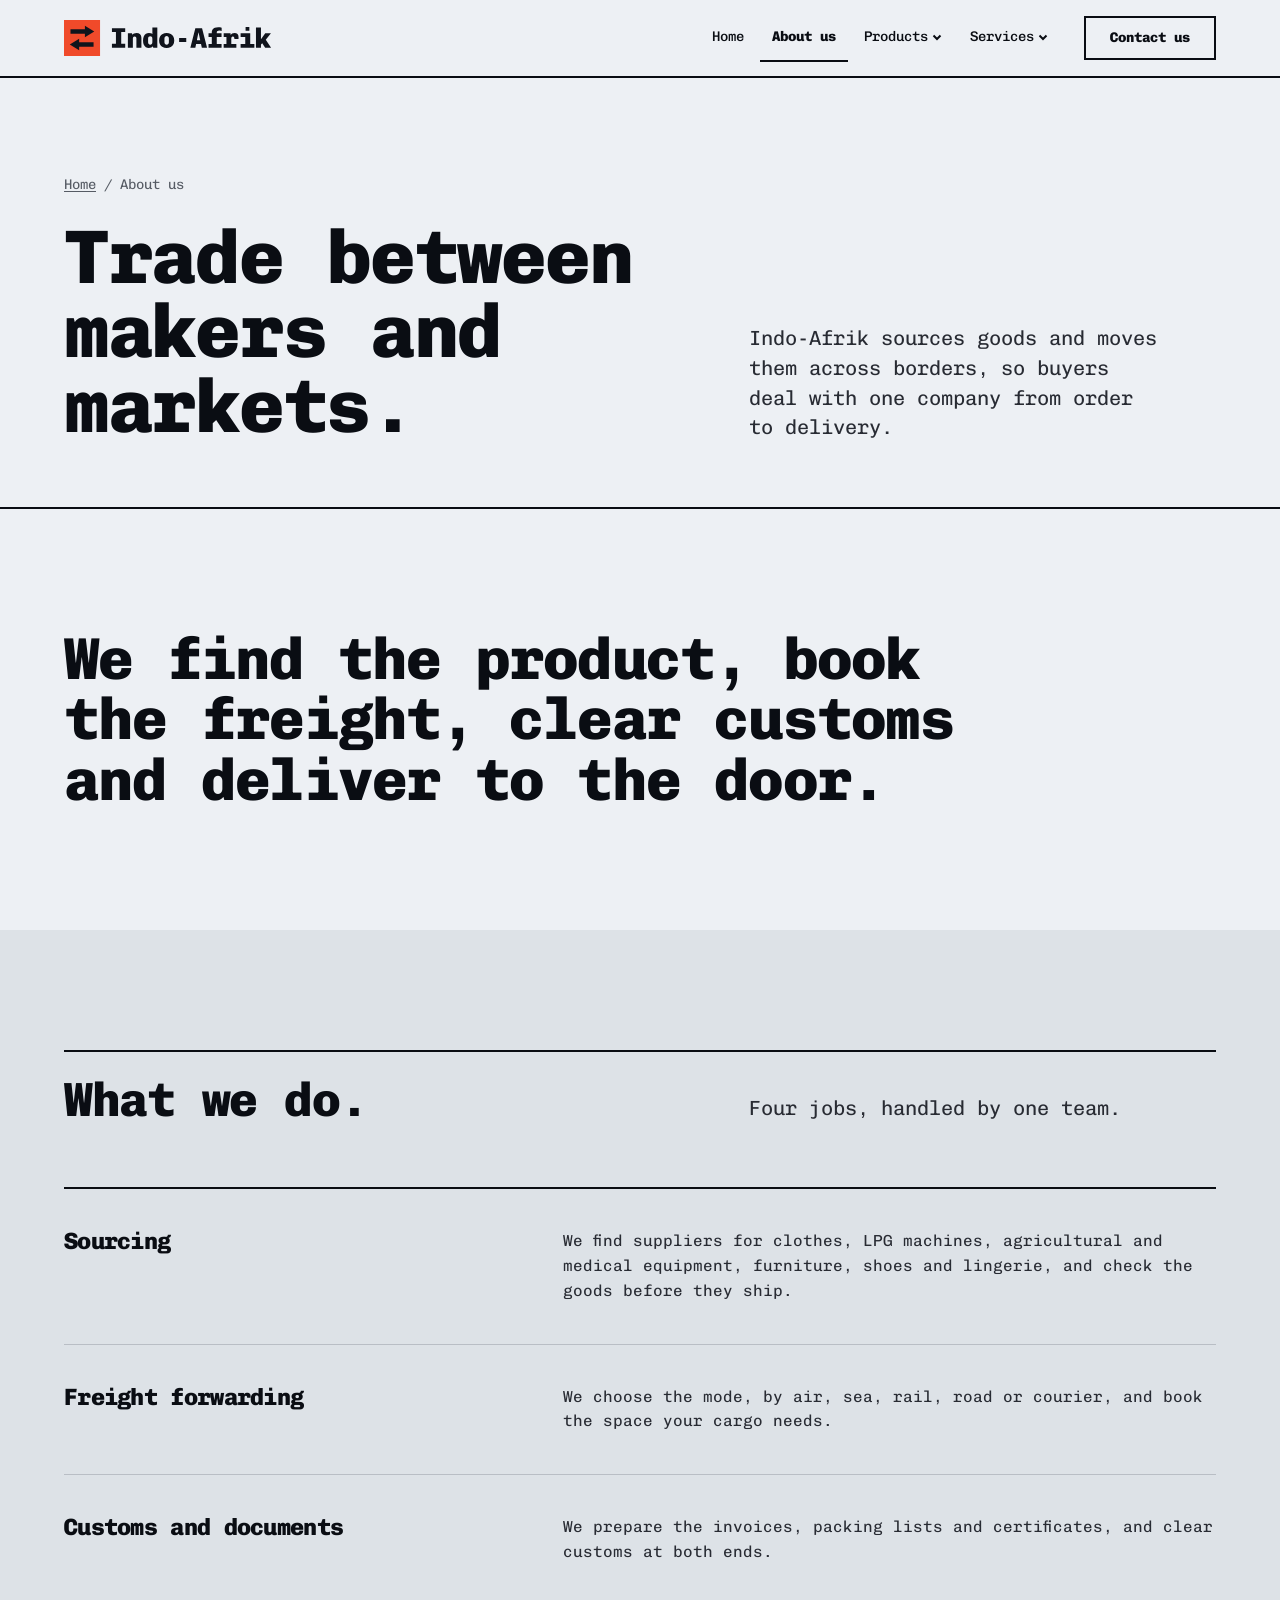
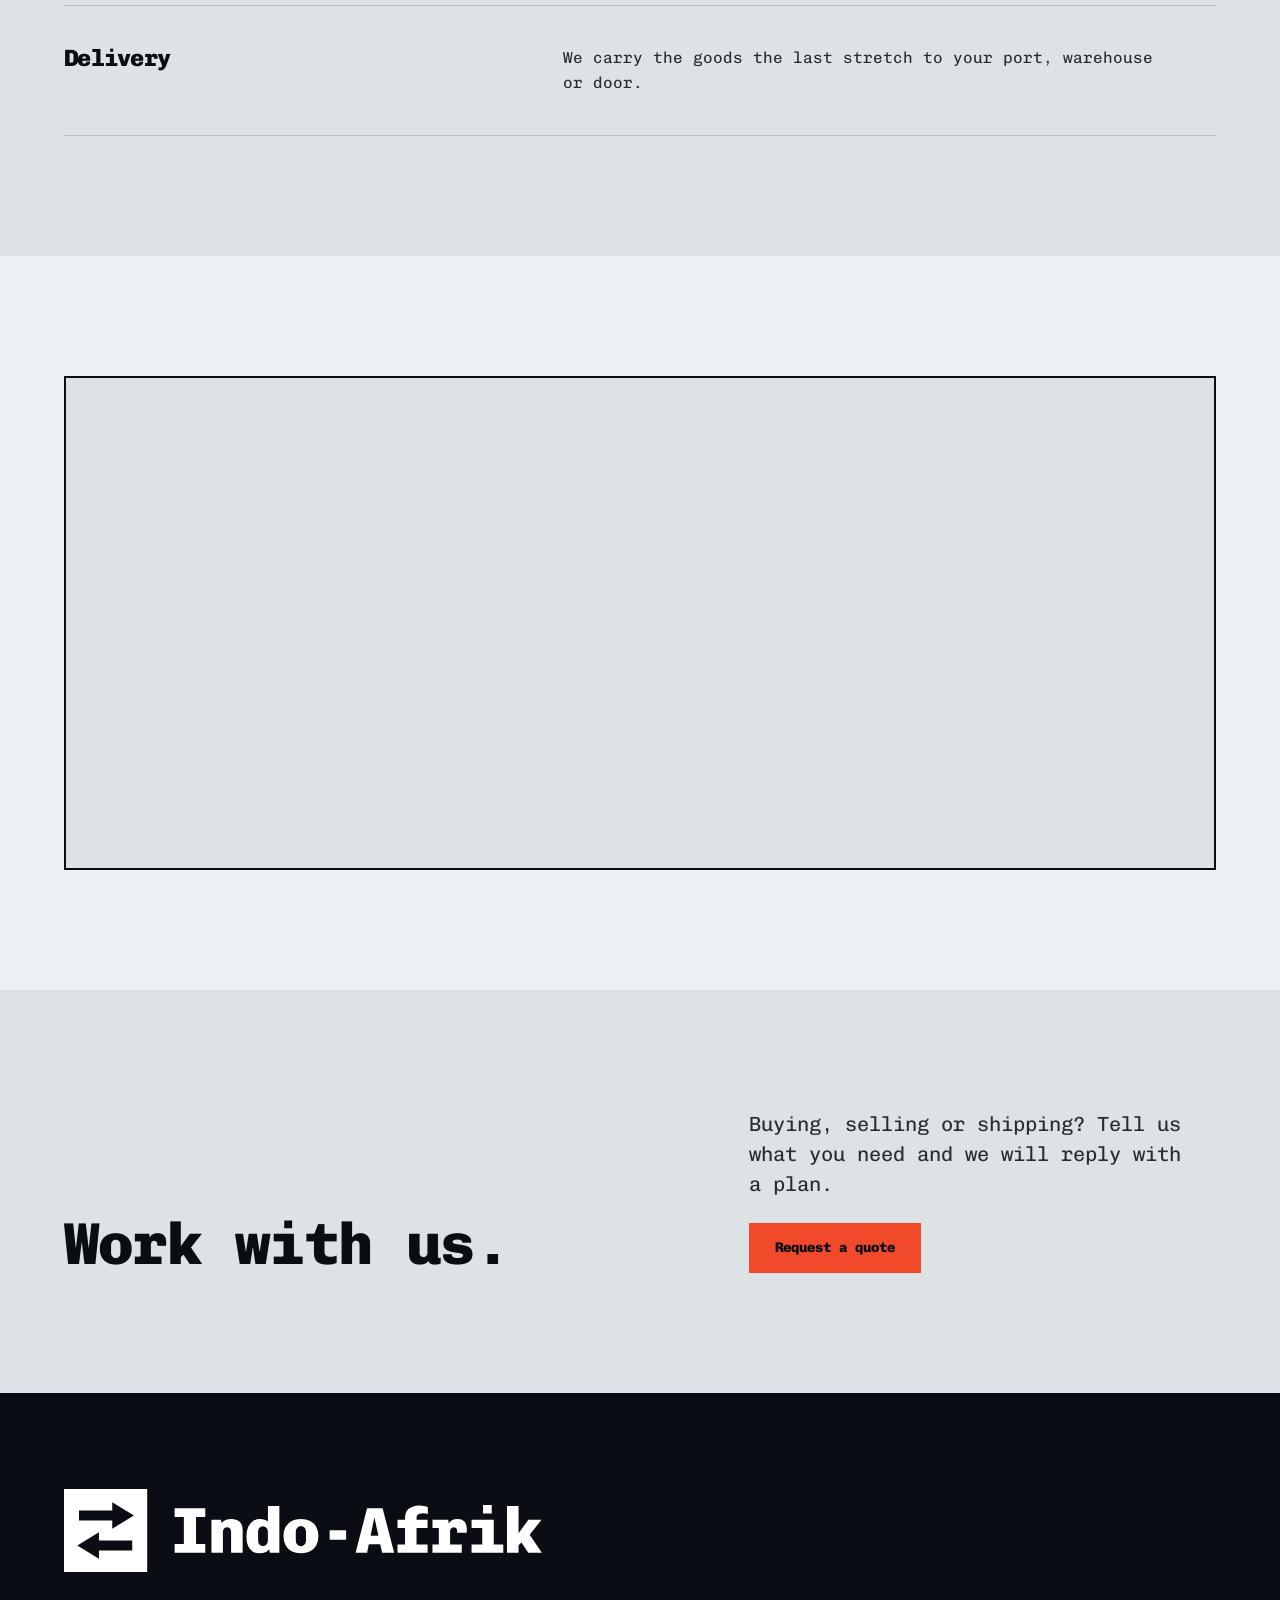
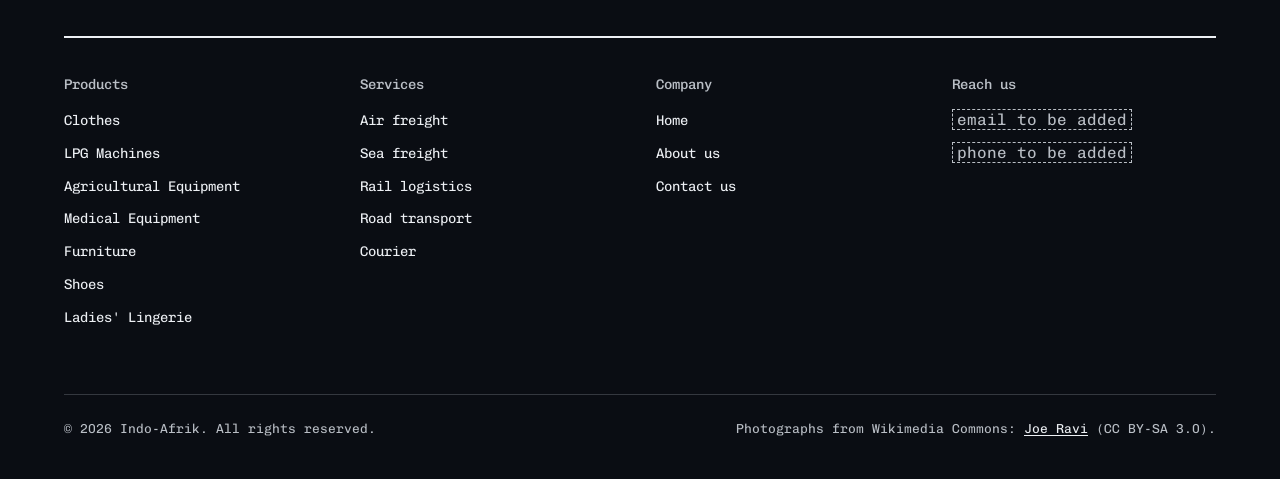
==== about.html @ d50d2adb "Build Indo-Afrik export, import and logistics website and logo set Static five-page site (Home, Abou" ====
<!doctype html>
<html lang="en">
<head>
<meta charset="utf-8">
<meta name="viewport" content="width=device-width, initial-scale=1">
<title>About us | Indo-Afrik</title>
<meta name="description" content="Indo-Afrik sources goods and moves them across borders: sourcing, freight forwarding, customs and delivery under one roof.">
<meta name="theme-color" content="#F04A2A">
<meta property="og:title" content="About us | Indo-Afrik">
<meta property="og:description" content="Indo-Afrik sources goods and moves them across borders: sourcing, freight forwarding, customs and delivery under one roof.">
<meta property="og:image" content="assets/brand/png/logo-stacked-dark.png">
<link rel="icon" href="favicon.ico" sizes="48x48">
<link rel="icon" href="assets/brand/icon.svg" type="image/svg+xml">
<link rel="apple-touch-icon" href="assets/brand/png/apple-touch-icon.png">
<link rel="manifest" href="site.webmanifest">
<link rel="preconnect" href="https://fonts.googleapis.com">
<link rel="preconnect" href="https://fonts.gstatic.com" crossorigin>
<link href="https://fonts.googleapis.com/css2?family=Chivo+Mono:wght@400;500;800&display=swap" rel="stylesheet">
<link rel="stylesheet" href="assets/css/site.css">
<script>document.documentElement.classList.add('js');</script>
</head>
<body>
<a class="skip" href="#main">Skip to content</a>
<header class="site-header">
  <div class="container">
    <a class="brand" href="index.html" aria-label="Indo-Afrik home"><img src="assets/brand/logo-primary.svg" width="350" height="61" alt="Indo-Afrik"></a>
    <nav class="nav" aria-label="Main">
      <ul class="nav__list">
        <li class="nav__item"><a class="nav__link" href="index.html">Home</a></li>
        <li class="nav__item"><a class="nav__link" href="about.html" aria-current="page">About us</a></li>
        <li class="nav__item"><a class="nav__link" href="products.html">Products<svg class="nav__caret" viewBox="0 0 10 10" aria-hidden="true"><path d="M1.5 3.5 5 7l3.5-3.5" fill="none" stroke="currentColor" stroke-width="2"/></svg></a><ul class="nav__sub" aria-label="Products"><li><a href="products.html#clothes">Clothes</a></li><li><a href="products.html#lpg-machines">LPG Machines</a></li><li><a href="products.html#agricultural-equipment">Agricultural Equipment</a></li><li><a href="products.html#medical-equipment">Medical Equipment</a></li><li><a href="products.html#furniture">Furniture</a></li><li><a href="products.html#shoes">Shoes</a></li><li><a href="products.html#ladies-lingerie">Ladies' Lingerie</a></li></ul></li>
        <li class="nav__item"><a class="nav__link" href="services.html">Services<svg class="nav__caret" viewBox="0 0 10 10" aria-hidden="true"><path d="M1.5 3.5 5 7l3.5-3.5" fill="none" stroke="currentColor" stroke-width="2"/></svg></a><ul class="nav__sub" aria-label="Services"><li><a href="services.html#air-freight">Air freight</a></li><li><a href="services.html#sea-freight">Sea freight</a></li><li><a href="services.html#rail-logistics">Rail logistics</a></li><li><a href="services.html#road-transport">Road transport</a></li><li><a href="services.html#courier">Courier</a></li></ul></li>
      </ul>
      <a class="btn" href="contact.html">Contact us</a>
    </nav>
    <details class="menu">
      <summary>Menu</summary>
      <nav class="menu__panel" aria-label="Main, mobile">
        <ul>
          <li><a href="index.html">Home</a></li>
          <li><a href="about.html">About us</a></li>
          <li><a href="products.html">Products</a><ul><li><a href="products.html#clothes">Clothes</a></li><li><a href="products.html#lpg-machines">LPG Machines</a></li><li><a href="products.html#agricultural-equipment">Agricultural Equipment</a></li><li><a href="products.html#medical-equipment">Medical Equipment</a></li><li><a href="products.html#furniture">Furniture</a></li><li><a href="products.html#shoes">Shoes</a></li><li><a href="products.html#ladies-lingerie">Ladies' Lingerie</a></li></ul></li>
          <li><a href="services.html">Services</a><ul><li><a href="services.html#air-freight">Air freight</a></li><li><a href="services.html#sea-freight">Sea freight</a></li><li><a href="services.html#rail-logistics">Rail logistics</a></li><li><a href="services.html#road-transport">Road transport</a></li><li><a href="services.html#courier">Courier</a></li></ul></li>
        </ul>
        <a class="btn btn--primary" href="contact.html">Contact us</a>
      </nav>
    </details>
  </div>
</header>
<main id="main">
<section class="banner">
  <div class="container">
    <ol class="crumbs" aria-label="Breadcrumb"><li><a href="index.html">Home</a></li><li aria-current="page">About us</li></ol>
    <div class="banner__grid">
      <h1>Trade between makers and markets.</h1>
      <p class="lead">Indo-Afrik sources goods and moves them across borders, so buyers deal with one company from order to delivery.</p>
    </div>
    
  </div>
</section>

<section class="section" aria-label="What we stand for">
  <div class="container">
    <p class="statement">We find the product, book the freight, clear customs and deliver to the door.</p>
  </div>
</section>

<section class="section band--paper-2" aria-labelledby="do-head">
  <div class="container">
    <div class="head"><h2 id="do-head">What we do.</h2><p class="lead">Four jobs, handled by one team.</p></div>
    <ul class="rows">
      <li><h3>Sourcing</h3><p>We find suppliers for clothes, LPG machines, agricultural and medical equipment, furniture, shoes and lingerie, and check the goods before they ship.</p></li>
      <li><h3>Freight forwarding</h3><p>We choose the mode, by air, sea, rail, road or courier, and book the space your cargo needs.</p></li>
      <li><h3>Customs and documents</h3><p>We prepare the invoices, packing lists and certificates, and clear customs at both ends.</p></li>
      <li><h3>Delivery</h3><p>We carry the goods the last stretch to your port, warehouse or door.</p></li>
    </ul>
  </div>
</section>

<section class="section showcase" aria-label="Our network">
  <div class="container">
    <figure class="frame" data-slot="about" data-alt="airport terminal with a swooping roof and control tower at dusk, light trails"><img src="https://upload.wikimedia.org/wikipedia/commons/thumb/9/92/Washington_Dulles_International_Airport_at_Dusk.jpg/1280px-Washington_Dulles_International_Airport_at_Dusk.jpg" srcset="https://upload.wikimedia.org/wikipedia/commons/thumb/9/92/Washington_Dulles_International_Airport_at_Dusk.jpg/960px-Washington_Dulles_International_Airport_at_Dusk.jpg 960w, https://upload.wikimedia.org/wikipedia/commons/thumb/9/92/Washington_Dulles_International_Airport_at_Dusk.jpg/1280px-Washington_Dulles_International_Airport_at_Dusk.jpg 1280w, https://upload.wikimedia.org/wikipedia/commons/thumb/9/92/Washington_Dulles_International_Airport_at_Dusk.jpg/1920px-Washington_Dulles_International_Airport_at_Dusk.jpg 1920w" sizes="100vw" width="2750" height="1633" alt="airport terminal with a swooping roof and control tower at dusk, light trails" loading="lazy" decoding="async"></figure>
  </div>
</section>

<section class="section band--paper-2" aria-labelledby="close-head">
  <div class="container close">
    <h2 id="close-head">Work with us.</h2>
    <div class="close__side">
      <p class="lead">Buying, selling or shipping? Tell us what you need and we will reply with a plan.</p>
      <div class="actions"><a class="btn btn--primary" href="contact.html">Request a quote</a></div>
    </div>
  </div>
</section>
</main>
<footer class="site-footer on-ink">
  <div class="container">
    <a class="mast" href="index.html" aria-label="Indo-Afrik home"><img src="assets/brand/logo-mono-white.svg" width="350" height="61" alt="Indo-Afrik"></a>
    <div class="footer__grid">
      <div><h2>Products</h2><ul><li><a href="products.html#clothes">Clothes</a></li><li><a href="products.html#lpg-machines">LPG Machines</a></li><li><a href="products.html#agricultural-equipment">Agricultural Equipment</a></li><li><a href="products.html#medical-equipment">Medical Equipment</a></li><li><a href="products.html#furniture">Furniture</a></li><li><a href="products.html#shoes">Shoes</a></li><li><a href="products.html#ladies-lingerie">Ladies' Lingerie</a></li></ul></div>
      <div><h2>Services</h2><ul><li><a href="services.html#air-freight">Air freight</a></li><li><a href="services.html#sea-freight">Sea freight</a></li><li><a href="services.html#rail-logistics">Rail logistics</a></li><li><a href="services.html#road-transport">Road transport</a></li><li><a href="services.html#courier">Courier</a></li></ul></div>
      <div><h2>Company</h2><ul><li><a href="index.html">Home</a></li><li><a href="about.html">About us</a></li><li><a href="contact.html">Contact us</a></li></ul></div>
      <div><h2>Reach us</h2><ul><li><span class="fill" data-fill="email">email to be added</span></li><li><span class="fill" data-fill="phone">phone to be added</span></li></ul></div>
    </div>
    <div class="footer__legal">
      <p>&copy; <span data-year>2026</span> Indo-Afrik. All rights reserved.</p>
      <p>Photographs from Wikimedia Commons: <a href="https://commons.wikimedia.org/wiki/File:Washington_Dulles_International_Airport_at_Dusk.jpg">Joe Ravi</a> (CC BY-SA 3.0).</p>
    </div>
  </div>
</footer>
<script src="assets/js/site.js" defer></script>
</body>
</html>
---- assets/css/site.css ----
/* Hallmark · shape: Catalogue over a Departure Board · genre: modern-minimal · theme: Wayfind (deal: manual, by fit: logistics, signage, departures) · job: hire (request a freight quote) · draw: manual
 * hero: Stage · nav: edge-aligned, the wordmark and four destinations with a filled Contact us · footer: mast, the white wordmark over the sitemap · imagery: photographs (library stand-ins) · signature: the freight board, five modes set like a departure board · wayfind: platform, cobalt swapped for brand orange #F04A2A
 * axes: light/mono/warm-signal · posture: committed · contrast: pass · fold: pass · v2.0.0 */
/* Hallmark · pre-emit critique: P3 H3 E2 S3 R3 V3 · weakest: E, no real figures or photographs yet; the board carries the page on facts the brief gives (the five modes, the seven product lines) and every photo is a slot the client's own replaces */
/* Hallmark · waive 64: mono is the material, Wayfind sets every glyph in Chivo Mono */
@import url("./tokens.css");
@import url("./base.css");

body { font-variant-numeric: tabular-nums; }
h1 { font-size: min(var(--text-display), 4.75rem); line-height: 0.98; }
h2, h3 { line-height: 0.98; }
h3 { line-height: 1.1; }
small, figcaption { font-size: var(--text-sm); font-weight: 500; color: var(--color-muted); }
main { display: block; }

/* skip link */
.skip { position: absolute; left: var(--space-md); top: calc(-1 * var(--space-3xl)); z-index: var(--z-toast); padding: var(--space-xs) var(--space-md); background: var(--color-ink); color: var(--color-paper); font-weight: 800; }
.skip:focus-visible { top: var(--space-md); }

/* buttons: square, 2px borders, Chivo Mono 800 */
.btn { display: inline-flex; align-items: center; justify-content: center; gap: var(--space-xs); min-height: 50px; padding: 0 var(--space-lg); border: var(--rule-bar) solid var(--color-ink); border-radius: 0; background: transparent; color: var(--color-ink); font: 800 var(--text-sm)/1 var(--font-body); white-space: nowrap; text-decoration: none; cursor: pointer; transition: background-color var(--dur-micro) steps(1), color var(--dur-micro) steps(1), transform var(--dur-micro) var(--ease-out); }
.btn:hover { background: var(--color-ink); color: var(--color-paper); }
.btn:active { transform: translateY(1px); }
.btn:focus-visible { outline: 2px solid var(--color-focus); outline-offset: 2px; }
.btn:disabled, .btn[aria-disabled="true"] { opacity: 0.55; cursor: not-allowed; transform: none; }
.btn[aria-busy="true"] { cursor: progress; }
.btn--primary { background: var(--color-accent); border-color: var(--color-accent); color: var(--color-accent-ink); }
.btn--primary:hover { background: var(--color-accent-hover); border-color: var(--color-accent-hover); color: var(--color-accent-ink); }
.on-ink .btn { border-color: var(--color-paper); color: var(--color-paper); }
.on-ink .btn:hover { background: var(--color-paper); color: var(--color-ink); }
.on-ink .btn--primary { border-color: var(--color-accent); color: var(--color-accent-ink); }
.on-ink .btn--primary:hover { background: var(--color-accent-hover); border-color: var(--color-accent-hover); color: var(--color-accent-ink); }
.on-ink { --color-focus: var(--color-accent); }
.actions { display: flex; flex-wrap: wrap; gap: var(--space-sm); }

/* text links */
.link { font-weight: 800; color: var(--color-ink); text-decoration: underline; text-decoration-thickness: 2px; text-underline-offset: 0.22em; transition: color var(--dur-micro) steps(1); }
.link:hover { color: var(--color-accent-text); }
.on-ink .link { color: var(--color-paper); }
.on-ink .link:hover { color: var(--color-accent); }

/* a fact the brief did not give */
.fill { padding: 0 0.25em; border: 1px dashed var(--color-muted); color: var(--color-muted); -webkit-box-decoration-break: clone; box-decoration-break: clone; }

/* ---------- header ---------- */
.site-header { position: sticky; top: 0; z-index: var(--z-sticky-nav); background: var(--color-paper); border-bottom: var(--rule-bar) solid var(--color-ink); }
.site-header .container { display: flex; align-items: center; justify-content: space-between; gap: var(--space-lg); min-height: 76px; }
.brand { display: inline-flex; flex-shrink: 0; }
.brand img { height: 36px; width: auto; }
.nav { display: flex; align-items: center; gap: var(--space-lg); }
.nav__list { display: flex; align-items: stretch; gap: var(--space-2xs); margin: 0; padding: 0; list-style: none; }
.nav__item { position: relative; display: flex; }
.nav__link { display: inline-flex; align-items: center; gap: var(--space-2xs); padding: var(--space-sm) var(--space-sm); font-size: var(--text-sm); font-weight: 500; text-decoration: none; border-bottom: var(--rule-bar) solid transparent; transition: border-color var(--dur-micro) steps(1); }
.nav__link:hover, .nav__link[aria-current="page"] { border-bottom-color: var(--color-ink); }
.nav__link[aria-current="page"] { font-weight: 800; }
.nav__caret { width: 10px; height: 10px; }
.nav__sub { position: absolute; top: 100%; left: 0; z-index: var(--z-dropdown); min-width: 17rem; margin: 0; padding: var(--space-xs) 0; list-style: none; background: var(--color-paper-3); border: var(--rule-bar) solid var(--color-ink); box-shadow: var(--shadow-card); opacity: 0; visibility: hidden; transform: translateY(4px); transition: opacity var(--dur-micro) steps(1), visibility var(--dur-micro) steps(1), transform var(--dur-micro) steps(1); }
.nav__item:hover > .nav__sub, .nav__item:focus-within > .nav__sub { opacity: 1; visibility: visible; transform: none; }
.nav__sub a { display: block; padding: var(--space-xs) var(--space-md); font-size: var(--text-sm); text-decoration: none; }
.nav__sub a:hover { background: var(--color-ink); color: var(--color-paper); }
.nav__sub a:focus-visible { outline-offset: -2px; }
.nav .btn { min-height: 44px; }

.menu { display: none; }
.menu > summary { list-style: none; display: inline-flex; align-items: center; min-height: 44px; padding: 0 var(--space-md); border: var(--rule-bar) solid var(--color-ink); font-weight: 800; font-size: var(--text-sm); cursor: pointer; }
.menu > summary::-webkit-details-marker { display: none; }
.menu[open] > summary { background: var(--color-ink); color: var(--color-paper); }
.menu > summary:focus-visible { outline: 2px solid var(--color-focus); outline-offset: 2px; }
.menu__panel { position: absolute; left: 0; right: 0; top: 100%; max-height: calc(100dvh - 76px); overflow-y: auto; background: var(--color-paper); border-bottom: var(--rule-bar) solid var(--color-ink); padding: var(--space-md) var(--gutter) var(--space-xl); }
.menu__panel ul { margin: 0; padding: 0; list-style: none; }
.menu__panel > ul > li { border-bottom: var(--rule-hair) solid var(--color-rule); }
.menu__panel a { display: block; padding: var(--space-sm) 0; text-decoration: none; font-weight: 800; }
.menu__panel li li a { padding: var(--space-2xs) 0 var(--space-2xs) var(--space-md); font-weight: 400; font-size: var(--text-sm); }
.menu__panel li ul { padding-bottom: var(--space-sm); }
.menu__panel .btn { margin-top: var(--space-lg); width: 100%; }

@media (max-width: 66rem) {
  .nav { display: none; }
  .menu { display: block; }
}

/* ---------- sections ---------- */
.section { padding-block: var(--section-gap-s); }
.section--tight { padding-block: var(--space-3xl); }
.band--ink { background: var(--color-ink); color: var(--color-paper); }
.band--paper-2 { background: var(--color-paper-2); }
.head { display: grid; grid-template-columns: minmax(0, 7fr) minmax(0, 5fr); gap: var(--space-md) var(--gap-columns); align-items: end; margin-bottom: var(--space-2xl); padding-top: var(--space-lg); border-top: var(--rule-bar) solid currentColor; }
.head .lead { color: var(--color-ink-2); }
.on-ink .head .lead { color: var(--color-rule); }
@media (max-width: 60rem) { .head { grid-template-columns: minmax(0, 1fr); } }

/* ---------- hero (Stage) ---------- */
.hero { padding-block: var(--space-2xl) var(--space-3xl); }
.hero__grid { display: grid; grid-template-columns: minmax(0, 5fr) minmax(0, 7fr); gap: var(--space-3xl); align-items: center; min-height: calc(100dvh - 76px - var(--space-2xl) - var(--space-3xl)); }
.hero__text { display: grid; gap: var(--space-lg); }
.hero__text .lead { color: var(--color-ink-2); }
.hero__text .actions { margin-top: var(--space-xs); }
.stage { position: relative; padding-left: 12%; }
.frame { position: relative; margin: 0; border: var(--rule-bar) solid var(--color-ink); background: var(--color-paper-2); }
.frame--hero { aspect-ratio: 5 / 4; min-height: 440px; }
.board { position: absolute; left: 0; top: 10%; z-index: var(--z-raised); width: min(19rem, 46%); padding: var(--space-md); background: var(--color-paper-3); border: var(--rule-bar) solid var(--color-ink); box-shadow: var(--shadow-card); }
.board__title { display: flex; justify-content: space-between; align-items: center; padding-bottom: var(--space-xs); border-bottom: var(--rule-bar) solid var(--color-ink); font-weight: 800; font-size: var(--text-sm); }
.board__rows { margin: var(--space-sm) 0 0; padding: 0; list-style: none; background: var(--color-ink); color: var(--color-paper); }
.board__rows li { display: flex; justify-content: space-between; gap: var(--space-sm); padding: var(--space-xs) var(--space-sm); border-bottom: var(--rule-hair) solid var(--color-ink-rule); font-size: var(--text-xs); }
.board__rows li:last-child { border-bottom: 0; }
.board__rows b { font-weight: 800; color: var(--color-accent-2); }
.board__plate { display: block; margin-top: var(--space-sm); padding: var(--space-md); background: var(--color-accent); color: var(--color-accent-ink); text-decoration: none; }
.board__plate strong { display: block; font-size: var(--text-xl); line-height: 1; letter-spacing: var(--tracking-display); }
.board__plate span { display: block; margin-top: var(--space-xs); font-size: var(--text-xs); font-weight: 500; }
.board__plate:hover { background: var(--color-accent-hover); }
@media (max-width: 60rem) {
  .hero__grid { grid-template-columns: minmax(0, 1fr); gap: var(--space-xl); min-height: 0; }
  .stage { padding-left: 0; }
  .frame--hero { min-height: 0; aspect-ratio: 4 / 3; }
  .board { position: relative; top: auto; width: auto; margin-top: calc(-1 * var(--space-2xl)); margin-inline: var(--space-md); }
}

/* ---------- banner hero for inner pages ---------- */
.banner { padding-block: var(--space-3xl) var(--space-2xl); border-bottom: var(--rule-bar) solid var(--color-ink); }
.banner__grid { display: grid; grid-template-columns: minmax(0, 7fr) minmax(0, 5fr); gap: var(--space-lg) var(--gap-columns); align-items: end; }
.banner .lead { color: var(--color-ink-2); }
.crumbs { margin: 0 0 var(--space-lg); padding: 0; list-style: none; display: flex; gap: var(--space-xs); font-size: var(--text-sm); color: var(--color-muted); }
.crumbs li + li::before { content: "/"; margin-right: var(--space-xs); }
@media (max-width: 60rem) { .banner__grid { grid-template-columns: minmax(0, 1fr); } }

/* chooser: square cells joined edge to edge */
.cells { display: flex; flex-wrap: wrap; margin: var(--space-xl) 0 0; padding: 0; list-style: none; }
.cells li { margin: 0 -2px -2px 0; }
.cells a { display: inline-flex; align-items: center; min-height: 48px; padding: 0 var(--space-md); border: var(--rule-bar) solid var(--color-ink); background: var(--color-paper-3); font-size: var(--text-sm); font-weight: 500; text-decoration: none; transition: background-color var(--dur-micro) steps(1), color var(--dur-micro) steps(1); }
.cells a:hover { background: var(--color-ink); color: var(--color-paper); }
.cells a:focus-visible { position: relative; z-index: var(--z-raised); }

/* ---------- departure board table ---------- */
.departures { width: 100%; border-collapse: collapse; }
.departures th { padding: 0 var(--space-md) var(--space-sm) 0; text-align: left; font-size: var(--text-sm); font-weight: 500; color: var(--color-rule); border-bottom: var(--rule-bar) solid var(--color-paper); }
.departures td { padding: var(--space-lg) var(--space-md) var(--space-lg) 0; border-bottom: var(--rule-hair) solid var(--color-ink-rule); vertical-align: middle; }
.departures .mode { font-size: var(--text-2xl); font-weight: 800; line-height: 1; letter-spacing: var(--tracking-display); color: var(--color-accent-2); white-space: nowrap; }
.departures .mode a { text-decoration: none; }
.departures .mode a:hover { text-decoration: underline; text-decoration-thickness: 2px; }
.departures td:last-child, .departures th:last-child { text-align: right; padding-right: 0; }
.departures .tag { display: inline-block; padding: var(--space-2xs) var(--space-xs); border: var(--rule-hair) solid var(--color-ink-rule); font-size: var(--text-xs); font-weight: 500; white-space: nowrap; }
.departures .tag--hot { background: var(--color-accent); border-color: var(--color-accent); color: var(--color-accent-ink); font-weight: 800; }
.board-note { margin-top: var(--space-lg); font-size: var(--text-sm); color: var(--color-rule); }
@media (max-width: 48rem) {
  .departures thead { position: absolute; width: 1px; height: 1px; overflow: hidden; clip-path: inset(50%); }
  .departures tr { display: grid; grid-template-columns: minmax(0, 1fr) auto; gap: var(--space-xs) var(--space-md); padding: var(--space-lg) 0; border-bottom: var(--rule-hair) solid var(--color-ink-rule); }
  .departures td { padding: 0; border: 0; }
  .departures td:nth-child(2), .departures td:nth-child(3) { grid-column: 1 / -1; }
  .departures td:last-child { grid-row: 1; grid-column: 2; }
  .departures .mode { font-size: var(--text-xl); }
}

/* ---------- product rail ---------- */
.rail { display: grid; grid-auto-flow: column; grid-auto-columns: minmax(16rem, 22%); gap: var(--gap-columns); margin: 0; padding: 0 0 var(--space-lg); list-style: none; overflow-x: auto; scroll-snap-type: x mandatory; scroll-padding-inline: var(--gutter); overscroll-behavior-x: contain; scrollbar-color: var(--color-ink) var(--color-paper-2); }
.rail > li { scroll-snap-align: start; }
.rail:focus-visible { outline: 2px solid var(--color-focus); outline-offset: 4px; }
.rail-wrap { max-width: var(--container); margin-inline: auto; padding-left: var(--gutter); }
.tile { display: grid; gap: var(--space-sm); text-decoration: none; }
.tile .frame { aspect-ratio: 4 / 5; }
.tile h3 { margin-top: var(--space-xs); font-size: var(--text-xl); }
.tile p { font-size: var(--text-sm); color: var(--color-ink-2); }
.tile:hover h3 { text-decoration: underline; text-decoration-thickness: 2px; text-underline-offset: 0.18em; }
.tile:focus-visible { outline-offset: 4px; }
.sign { position: absolute; inset: 0; display: grid; align-content: end; gap: var(--space-xs); padding: var(--space-lg); background: var(--color-ink); color: var(--color-paper); }
.sign b { font-size: clamp(3.5rem, 6vw, 5.5rem); line-height: 0.9; letter-spacing: var(--tracking-display); color: var(--color-accent-2); }
.sign span { font-size: var(--text-sm); color: var(--color-rule); }
@media (max-width: 40rem) { .rail { grid-auto-columns: 78%; } }

/* ---------- route as steps ---------- */
.route { position: relative; display: grid; grid-template-columns: repeat(4, minmax(0, 1fr)); gap: var(--gap-columns); margin: 0; padding: 0; list-style: none; counter-reset: step; }
.route::before { content: ""; position: absolute; left: 0; right: 0; top: 44px; border-top: var(--rule-bar) solid var(--color-ink); }
.route li { position: relative; display: grid; align-content: start; gap: var(--space-sm); counter-increment: step; }
.route .plate { display: flex; align-items: center; justify-content: space-between; min-height: 88px; padding: 0 var(--space-md); background: var(--color-ink); color: var(--color-paper); border: var(--rule-bar) solid var(--color-ink); }
.route .plate::after { content: counter(step); font-size: var(--text-3xl); font-weight: 800; line-height: 1; color: var(--color-accent-2); }
.route .plate h3 { font-size: var(--text-lg); }
.route p { font-size: var(--text-sm); color: var(--color-ink-2); }
@media (max-width: 60rem) {
  .route { grid-template-columns: minmax(0, 1fr); gap: var(--space-lg); }
  .route::before { display: none; }
}

/* ---------- close band ---------- */
.close { display: grid; grid-template-columns: minmax(0, 7fr) minmax(0, 5fr); gap: var(--space-xl) var(--gap-columns); align-items: end; }
.close h2 { font-size: var(--text-display-s); }
.close__side { display: grid; gap: var(--space-lg); }
.close__side p { color: var(--color-ink-2); }
@media (max-width: 60rem) { .close { grid-template-columns: minmax(0, 1fr); } }

/* ---------- catalogue entries (products, services) ---------- */
.entry { padding-block: var(--space-3xl); border-bottom: var(--rule-bar) solid var(--color-ink); scroll-margin-top: 76px; }
.entry:last-of-type { border-bottom: 0; }
.entry__grid { display: grid; grid-template-columns: minmax(0, 5fr) minmax(0, 7fr); gap: var(--space-2xl) var(--gap-columns); align-items: center; }
.entry__grid--wide { grid-template-columns: minmax(0, 6fr) minmax(0, 6fr); }
.entry .frame { aspect-ratio: 4 / 3; min-height: 360px; }
.entry__body { display: grid; gap: var(--space-lg); align-content: center; }
.entry__index { font-size: var(--text-sm); font-weight: 500; color: var(--color-muted); }
.entry__body .lead { color: var(--color-ink-2); }
.ticks { display: grid; grid-template-columns: repeat(2, minmax(0, 1fr)); gap: 0 var(--gap-columns); margin: 0; padding: 0; list-style: none; border-top: var(--rule-bar) solid var(--color-ink); }
.ticks li { display: flex; gap: var(--space-sm); padding: var(--space-sm) 0; border-bottom: var(--rule-hair) solid var(--color-rule); font-size: var(--text-sm); }
.ticks li::before { content: ""; flex: none; width: 10px; height: 10px; margin-top: 0.42em; background: var(--color-accent); }
@media (max-width: 60rem) {
  .entry__grid, .entry__grid--wide { grid-template-columns: minmax(0, 1fr); }
  .entry .frame { min-height: 0; }
}
@media (max-width: 40rem) { .ticks { grid-template-columns: minmax(0, 1fr); } }

/* ---------- about: statement and rows ---------- */
.statement { font-size: var(--text-display-s); font-weight: 800; line-height: 1.02; letter-spacing: var(--tracking-display); max-width: 26ch; text-wrap: balance; }
.rows { margin: 0; padding: 0; list-style: none; border-top: var(--rule-bar) solid var(--color-ink); }
.rows li { display: grid; grid-template-columns: minmax(0, 5fr) minmax(0, 7fr); gap: var(--space-sm) var(--gap-columns); padding: var(--space-xl) 0; border-bottom: var(--rule-hair) solid var(--color-rule); }
.rows h3 { font-size: var(--text-title); }
.rows p { color: var(--color-ink-2); }
@media (max-width: 60rem) { .rows li { grid-template-columns: minmax(0, 1fr); } }
.showcase .frame { aspect-ratio: 21 / 9; min-height: 420px; }
@media (max-width: 60rem) { .showcase .frame { aspect-ratio: 4 / 3; min-height: 0; } }

/* ---------- contact ---------- */
.contact { display: grid; grid-template-columns: minmax(0, 5fr) minmax(0, 7fr); gap: var(--space-2xl) var(--space-3xl); align-items: start; }
.facts { margin: 0; display: grid; border-top: var(--rule-bar) solid var(--color-ink); }
.facts div { display: grid; gap: var(--space-2xs); padding: var(--space-md) 0; border-bottom: var(--rule-hair) solid var(--color-rule); }
.facts dt { font-size: var(--text-sm); font-weight: 500; color: var(--color-muted); }
.facts dd { margin: 0; font-weight: 800; }
.form { display: grid; grid-template-columns: repeat(2, minmax(0, 1fr)); gap: var(--space-lg) var(--space-md); padding: var(--space-xl); background: var(--color-paper-3); border: var(--rule-bar) solid var(--color-ink); }
.field { display: grid; gap: var(--space-xs); align-content: start; }
.field--full { grid-column: 1 / -1; }
.field label { font-size: var(--text-sm); font-weight: 500; }
.field label .opt { color: var(--color-muted); }
.field input, .field select, .field textarea { width: 100%; min-height: 50px; padding: var(--space-sm) var(--space-md); border: var(--rule-bar) solid var(--color-ink); border-radius: 0; background: var(--color-paper-3); color: var(--color-ink); outline: 2px solid transparent; outline-offset: 2px; }
.field select { appearance: none; background-image: linear-gradient(45deg, transparent 50%, var(--color-ink) 50%), linear-gradient(135deg, var(--color-ink) 50%, transparent 50%); background-position: calc(100% - 22px) 50%, calc(100% - 16px) 50%; background-size: 6px 6px; background-repeat: no-repeat; padding-right: var(--space-2xl); }
.field textarea { min-height: 140px; resize: vertical; }
.field input:hover, .field select:hover, .field textarea:hover { background-color: var(--color-paper); }
.field input:focus-visible, .field select:focus-visible, .field textarea:focus-visible { outline-color: var(--color-focus); }
.field [aria-invalid] { border-color: var(--color-error); }
.field__error { min-height: 1lh; font-size: var(--text-sm); color: var(--color-error); }
.form__foot { grid-column: 1 / -1; display: flex; flex-wrap: wrap; align-items: center; gap: var(--space-md); }
.form__status { font-size: var(--text-sm); color: var(--color-ink-2); }
@media (max-width: 60rem) { .contact { grid-template-columns: minmax(0, 1fr); } }
@media (max-width: 40rem) { .form { grid-template-columns: minmax(0, 1fr); padding: var(--space-lg); } }

/* ---------- footer (mast) ---------- */
.site-footer { padding-block: var(--space-3xl) var(--space-xl); background: var(--color-ink); color: var(--color-paper); }
.site-footer .mast img { width: min(100%, 30rem); height: auto; }
.footer__grid { display: grid; grid-template-columns: repeat(4, minmax(0, 1fr)); gap: var(--space-xl) var(--gap-columns); margin-top: var(--space-2xl); padding-top: var(--space-xl); border-top: var(--rule-bar) solid var(--color-paper); }
.footer__grid h2 { margin-bottom: var(--space-md); font-size: var(--text-sm); font-weight: 500; letter-spacing: 0; color: var(--color-rule); }
.footer__grid ul { margin: 0; padding: 0; list-style: none; display: grid; gap: var(--space-xs); }
.footer__grid a { font-size: var(--text-sm); text-decoration: none; }
.footer__grid a:hover { text-decoration: underline; color: var(--color-accent); }
.footer__grid p { font-size: var(--text-sm); color: var(--color-rule); }
.footer__legal { display: flex; flex-wrap: wrap; justify-content: space-between; gap: var(--space-md); margin-top: var(--space-2xl); padding-top: var(--space-lg); border-top: var(--rule-hair) solid var(--color-ink-rule); font-size: var(--text-xs); color: var(--color-rule); }
.footer__legal a { color: var(--color-paper); }
.footer__legal a:hover { color: var(--color-accent); }
.site-footer .fill { color: var(--color-rule); border-color: var(--color-rule); }
@media (max-width: 60rem) { .footer__grid { grid-template-columns: repeat(2, minmax(0, 1fr)); } }
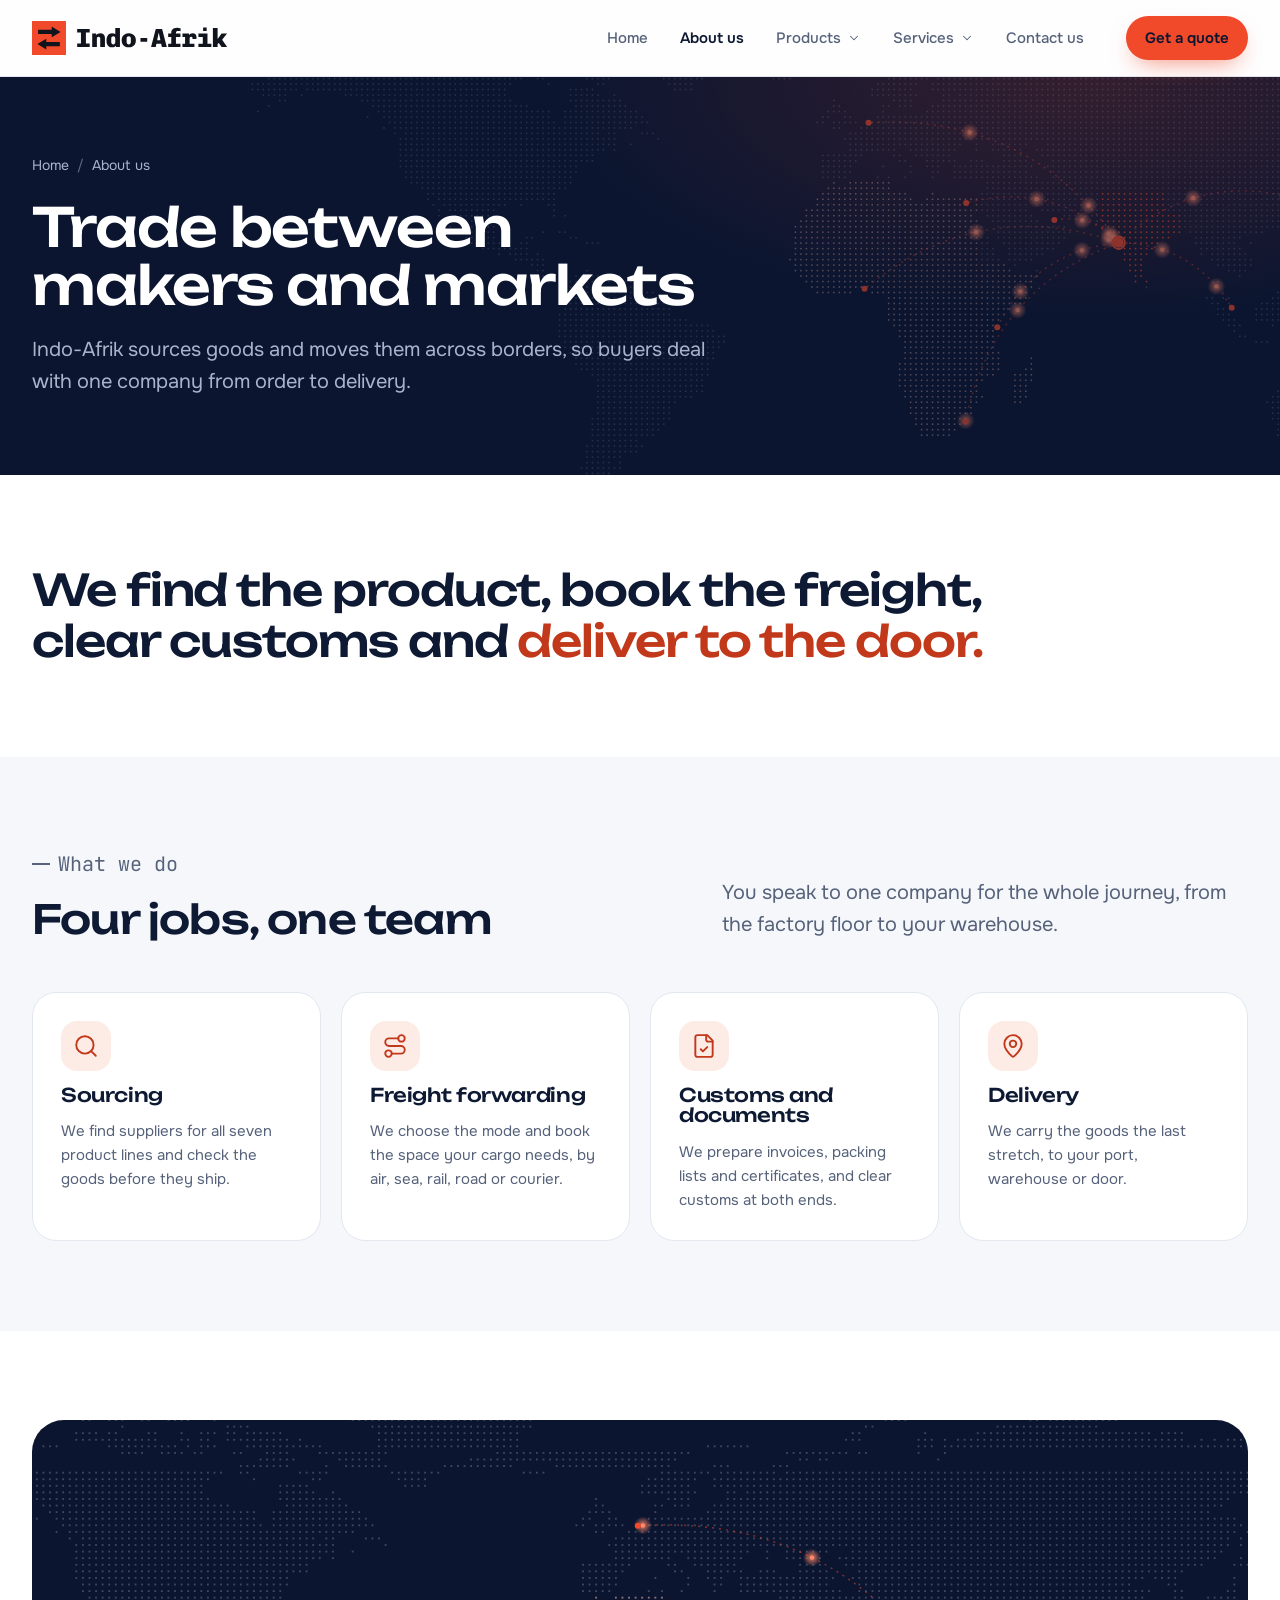
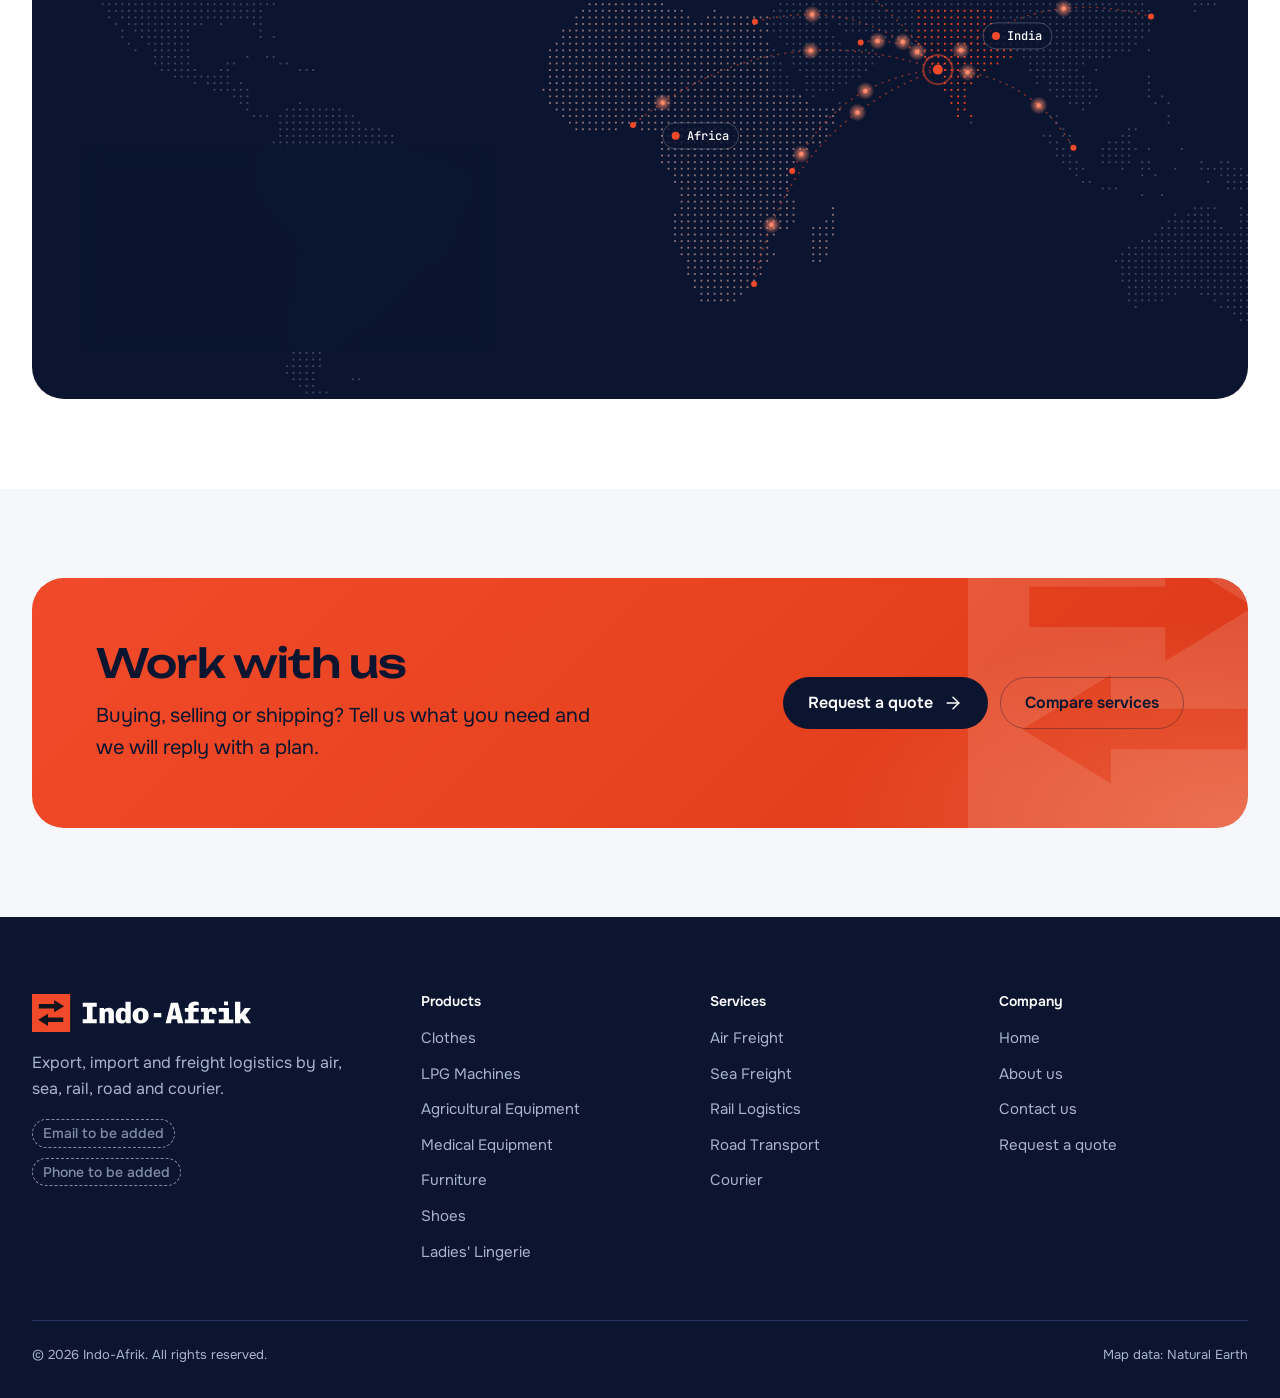
==== commit 18e83b4c: "Redesign the site with a custom modern look Replace the Hallmark Wayfind theme with a custom design:" ====
--- a/about.html
+++ b/about.html
@@ -2,11 +2,12 @@
 <html lang="en">
 <head>
 <meta charset="utf-8">
-<meta name="viewport" content="width=device-width, initial-scale=1">
-<title>About us | Indo-Afrik</title>
+<meta name="viewport" content="width=device-width, initial-scale=1, viewport-fit=cover">
+<title>About Us | Indo-Afrik</title>
+<meta name="claude:viewport-fit-sides" content="cover">
 <meta name="description" content="Indo-Afrik sources goods and moves them across borders: sourcing, freight forwarding, customs and delivery under one roof.">
-<meta name="theme-color" content="#F04A2A">
-<meta property="og:title" content="About us | Indo-Afrik">
+<meta name="theme-color" content="#0B1530">
+<meta property="og:title" content="About Us | Indo-Afrik">
 <meta property="og:description" content="Indo-Afrik sources goods and moves them across borders: sourcing, freight forwarding, customs and delivery under one roof.">
 <meta property="og:image" content="assets/brand/png/logo-stacked-dark.png">
 <link rel="icon" href="favicon.ico" sizes="48x48">
@@ -15,99 +16,101 @@
 <link rel="manifest" href="site.webmanifest">
 <link rel="preconnect" href="https://fonts.googleapis.com">
 <link rel="preconnect" href="https://fonts.gstatic.com" crossorigin>
-<link href="https://fonts.googleapis.com/css2?family=Chivo+Mono:wght@400;500;800&display=swap" rel="stylesheet">
-<link rel="stylesheet" href="assets/css/site.css">
-<script>document.documentElement.classList.add('js');</script>
+<link rel="stylesheet" href="https://fonts.googleapis.com/css2?family=JetBrains+Mono:wght@400;500&family=Onest:wght@400;500;600&family=Unbounded:wght@500;600&display=swap">
+<link rel="stylesheet" href="assets/css/style.css">
 </head>
 <body>
 <a class="skip" href="#main">Skip to content</a>
 <header class="site-header">
   <div class="container">
-    <a class="brand" href="index.html" aria-label="Indo-Afrik home"><img src="assets/brand/logo-primary.svg" width="350" height="61" alt="Indo-Afrik"></a>
+    <a class="brand" href="index.html" aria-label="Indo-Afrik home"><img src="assets/brand/logo-primary.svg" width="196" height="34" alt="Indo-Afrik"></a>
     <nav class="nav" aria-label="Main">
       <ul class="nav__list">
         <li class="nav__item"><a class="nav__link" href="index.html">Home</a></li>
         <li class="nav__item"><a class="nav__link" href="about.html" aria-current="page">About us</a></li>
-        <li class="nav__item"><a class="nav__link" href="products.html">Products<svg class="nav__caret" viewBox="0 0 10 10" aria-hidden="true"><path d="M1.5 3.5 5 7l3.5-3.5" fill="none" stroke="currentColor" stroke-width="2"/></svg></a><ul class="nav__sub" aria-label="Products"><li><a href="products.html#clothes">Clothes</a></li><li><a href="products.html#lpg-machines">LPG Machines</a></li><li><a href="products.html#agricultural-equipment">Agricultural Equipment</a></li><li><a href="products.html#medical-equipment">Medical Equipment</a></li><li><a href="products.html#furniture">Furniture</a></li><li><a href="products.html#shoes">Shoes</a></li><li><a href="products.html#ladies-lingerie">Ladies' Lingerie</a></li></ul></li>
-        <li class="nav__item"><a class="nav__link" href="services.html">Services<svg class="nav__caret" viewBox="0 0 10 10" aria-hidden="true"><path d="M1.5 3.5 5 7l3.5-3.5" fill="none" stroke="currentColor" stroke-width="2"/></svg></a><ul class="nav__sub" aria-label="Services"><li><a href="services.html#air-freight">Air freight</a></li><li><a href="services.html#sea-freight">Sea freight</a></li><li><a href="services.html#rail-logistics">Rail logistics</a></li><li><a href="services.html#road-transport">Road transport</a></li><li><a href="services.html#courier">Courier</a></li></ul></li>
+        <li class="nav__item"><a class="nav__link" href="products.html">Products<svg class="i" viewBox="0 0 24 24" aria-hidden="true"><path d="m6 9 6 6 6-6" /></svg></a><div class="mega"><ul><li><a href="products.html#clothes"><span class="mega__icon"><svg class="i" viewBox="0 0 24 24" aria-hidden="true"><path d="M20.38 3.46 16 2a4 4 0 0 1-8 0L3.62 3.46a2 2 0 0 0-1.34 2.23l.58 3.47a1 1 0 0 0 .99.84H6v10c0 1.1.9 2 2 2h8a2 2 0 0 0 2-2V10h2.15a1 1 0 0 0 .99-.84l.58-3.47a2 2 0 0 0-1.34-2.23z" /></svg></span><span><strong>Clothes</strong><small>Garments for every season, in bulk.</small></span></a></li><li><a href="products.html#lpg-machines"><span class="mega__icon"><svg class="i" viewBox="0 0 24 24" aria-hidden="true"><path d="M8.5 14.5A2.5 2.5 0 0 0 11 12c0-1.38-.5-2-1-3-1.072-2.143-.224-4.054 2-6 .5 2.5 2 4.9 4 6.5 2 1.6 3 3.5 3 5.5a7 7 0 1 1-14 0c0-1.153.433-2.294 1-3a2.5 2.5 0 0 0 2.5 2.5z" /></svg></span><span><strong>LPG Machines</strong><small>Filling, storage and dispensing equipment.</small></span></a></li><li><a href="products.html#agricultural-equipment"><span class="mega__icon"><svg class="i" viewBox="0 0 24 24" aria-hidden="true"><path d="m10 11 11 .9a1 1 0 0 1 .8 1.1l-.665 4.158a1 1 0 0 1-.988.842H20" /><path d="M16 18h-5" /><path d="M18 5a1 1 0 0 0-1 1v5.573" /><path d="M3 4h8.129a1 1 0 0 1 .99.863L13 11.246" /><path d="M4 11V4" /><path d="M7 15h.01" /><path d="M8 10.1V4" /><circle cx="18" cy="18" r="2" /><circle cx="7" cy="15" r="5" /></svg></span><span><strong>Agricultural Equipment</strong><small>Machines and tools from planting to harvest.</small></span></a></li><li><a href="products.html#medical-equipment"><span class="mega__icon"><svg class="i" viewBox="0 0 24 24" aria-hidden="true"><path d="M11 2v2" /><path d="M5 2v2" /><path d="M5 3H4a2 2 0 0 0-2 2v4a6 6 0 0 0 12 0V5a2 2 0 0 0-2-2h-1" /><path d="M8 15a6 6 0 0 0 12 0v-3" /><circle cx="20" cy="10" r="2" /></svg></span><span><strong>Medical Equipment</strong><small>For clinics, hospitals and laboratories.</small></span></a></li><li><a href="products.html#furniture"><span class="mega__icon"><svg class="i" viewBox="0 0 24 24" aria-hidden="true"><path d="M20 9V6a2 2 0 0 0-2-2H6a2 2 0 0 0-2 2v3" /><path d="M2 16a2 2 0 0 0 2 2h16a2 2 0 0 0 2-2v-5a2 2 0 0 0-4 0v1.5a.5.5 0 0 1-.5.5h-11a.5.5 0 0 1-.5-.5V11a2 2 0 0 0-4 0z" /><path d="M4 18v2" /><path d="M20 18v2" /><path d="M12 4v9" /></svg></span><span><strong>Furniture</strong><small>Home, office and hotel furniture.</small></span></a></li><li><a href="products.html#shoes"><span class="mega__icon"><svg class="i" viewBox="0 0 24 24" aria-hidden="true"><path d="M4 16v-2.38C4 11.5 2.97 10.5 3 8c.03-2.72 1.49-6 4.5-6C9.37 2 10 3.8 10 5.5c0 3.11-2 5.66-2 8.68V16a2 2 0 1 1-4 0Z" /><path d="M20 20v-2.38c0-2.12 1.03-3.12 1-5.62-.03-2.72-1.49-6-4.5-6C14.63 6 14 7.8 14 9.5c0 3.11 2 5.66 2 8.68V20a2 2 0 1 0 4 0Z" /><path d="M16 17h4" /><path d="M4 13h4" /></svg></span><span><strong>Shoes</strong><small>Footwear in bulk runs and mixed sizes.</small></span></a></li><li><a href="products.html#ladies-lingerie"><span class="mega__icon"><svg class="i" viewBox="0 0 24 24" aria-hidden="true"><path d="M9.937 15.5A2 2 0 0 0 8.5 14.063l-6.135-1.582a.5.5 0 0 1 0-.962L8.5 9.936A2 2 0 0 0 9.937 8.5l1.582-6.135a.5.5 0 0 1 .963 0L14.063 8.5A2 2 0 0 0 15.5 9.937l6.135 1.581a.5.5 0 0 1 0 .964L15.5 14.063a2 2 0 0 0-1.437 1.437l-1.582 6.135a.5.5 0 0 1-.963 0z" /><path d="M20 3v4" /><path d="M22 5h-4" /><path d="M4 17v2" /><path d="M5 18H3" /></svg></span><span><strong>Ladies' Lingerie</strong><small>Intimate wear and nightwear, retail-ready.</small></span></a></li></ul></div></li>
+        <li class="nav__item"><a class="nav__link" href="services.html">Services<svg class="i" viewBox="0 0 24 24" aria-hidden="true"><path d="m6 9 6 6 6-6" /></svg></a><div class="mega"><ul><li><a href="services.html#air-freight"><span class="mega__icon"><svg class="i" viewBox="0 0 24 24" aria-hidden="true"><path d="M17.8 19.2 16 11l3.5-3.5C21 6 21.5 4 21 3c-1-.5-3 0-4.5 1.5L13 8 4.8 6.2c-.5-.1-.9.1-1.1.5l-.3.5c-.2.5-.1 1 .3 1.3L9 12l-2 3H4l-1 1 3 2 2 3 1-1v-3l3-2 3.5 5.3c.3.4.8.5 1.3.3l.5-.2c.4-.3.6-.7.5-1.2z" /></svg></span><span><strong>Air Freight</strong><small>Fastest for urgent cargo</small></span></a></li><li><a href="services.html#sea-freight"><span class="mega__icon"><svg class="i" viewBox="0 0 24 24" aria-hidden="true"><path d="M2 21c.6.5 1.2 1 2.5 1 2.5 0 2.5-2 5-2 1.3 0 1.9.5 2.5 1 .6.5 1.2 1 2.5 1 2.5 0 2.5-2 5-2 1.3 0 1.9.5 2.5 1" /><path d="M19.38 20A11.6 11.6 0 0 0 21 14l-9-4-9 4c0 2.9.94 5.34 2.81 7.76" /><path d="M19 13V7a2 2 0 0 0-2-2H7a2 2 0 0 0-2 2v6" /><path d="M12 10v4" /><path d="M12 2v3" /></svg></span><span><strong>Sea Freight</strong><small>Lowest cost per kilo</small></span></a></li><li><a href="services.html#rail-logistics"><span class="mega__icon"><svg class="i" viewBox="0 0 24 24" aria-hidden="true"><path d="M8 3.1V7a4 4 0 0 0 8 0V3.1" /><path d="m9 15-1-1" /><path d="m15 15 1-1" /><path d="M9 19c-2.8 0-5-2.2-5-5v-4a8 8 0 0 1 16 0v4c0 2.8-2.2 5-5 5Z" /><path d="m8 19-2 3" /><path d="m16 19 2 3" /></svg></span><span><strong>Rail Logistics</strong><small>Heavy cargo overland</small></span></a></li><li><a href="services.html#road-transport"><span class="mega__icon"><svg class="i" viewBox="0 0 24 24" aria-hidden="true"><path d="M14 18V6a2 2 0 0 0-2-2H4a2 2 0 0 0-2 2v11a1 1 0 0 0 1 1h2" /><path d="M15 18H9" /><path d="M19 18h2a1 1 0 0 0 1-1v-3.65a1 1 0 0 0-.22-.624l-3.48-4.35A1 1 0 0 0 17.52 8H14" /><circle cx="17" cy="18" r="2" /><circle cx="7" cy="18" r="2" /></svg></span><span><strong>Road Transport</strong><small>Door to door, across borders</small></span></a></li><li><a href="services.html#courier"><span class="mega__icon"><svg class="i" viewBox="0 0 24 24" aria-hidden="true"><path d="M11 21.73a2 2 0 0 0 2 0l7-4A2 2 0 0 0 21 16V8a2 2 0 0 0-1-1.73l-7-4a2 2 0 0 0-2 0l-7 4A2 2 0 0 0 3 8v8a2 2 0 0 0 1 1.73z" /><path d="M12 22V12" /><path d="m3.3 7 7.703 4.734a2 2 0 0 0 1.994 0L20.7 7" /><path d="m7.5 4.27 9 5.15" /></svg></span><span><strong>Courier</strong><small>Documents and parcels</small></span></a></li></ul></div></li>
+        <li class="nav__item"><a class="nav__link" href="contact.html">Contact us</a></li>
       </ul>
-      <a class="btn" href="contact.html">Contact us</a>
+      <a class="btn btn--primary btn--sm" href="contact.html">Get a quote</a>
     </nav>
     <details class="menu">
-      <summary>Menu</summary>
+      <summary><svg class="i" viewBox="0 0 24 24" aria-hidden="true"><line x1="4" x2="20" y1="12" y2="12" /><line x1="4" x2="20" y1="6" y2="6" /><line x1="4" x2="20" y1="18" y2="18" /></svg>Menu</summary>
       <nav class="menu__panel" aria-label="Main, mobile">
         <ul>
           <li><a href="index.html">Home</a></li>
           <li><a href="about.html">About us</a></li>
           <li><a href="products.html">Products</a><ul><li><a href="products.html#clothes">Clothes</a></li><li><a href="products.html#lpg-machines">LPG Machines</a></li><li><a href="products.html#agricultural-equipment">Agricultural Equipment</a></li><li><a href="products.html#medical-equipment">Medical Equipment</a></li><li><a href="products.html#furniture">Furniture</a></li><li><a href="products.html#shoes">Shoes</a></li><li><a href="products.html#ladies-lingerie">Ladies' Lingerie</a></li></ul></li>
-          <li><a href="services.html">Services</a><ul><li><a href="services.html#air-freight">Air freight</a></li><li><a href="services.html#sea-freight">Sea freight</a></li><li><a href="services.html#rail-logistics">Rail logistics</a></li><li><a href="services.html#road-transport">Road transport</a></li><li><a href="services.html#courier">Courier</a></li></ul></li>
+          <li><a href="services.html">Services</a><ul><li><a href="services.html#air-freight">Air Freight</a></li><li><a href="services.html#sea-freight">Sea Freight</a></li><li><a href="services.html#rail-logistics">Rail Logistics</a></li><li><a href="services.html#road-transport">Road Transport</a></li><li><a href="services.html#courier">Courier</a></li></ul></li>
+          <li><a href="contact.html">Contact us</a></li>
         </ul>
-        <a class="btn btn--primary" href="contact.html">Contact us</a>
+        <a class="btn btn--primary" href="contact.html">Get a quote</a>
       </nav>
     </details>
   </div>
 </header>
 <main id="main">
-<section class="banner">
+<section class="page-hero">
+  <canvas data-map="faint" aria-hidden="true"></canvas>
   <div class="container">
     <ol class="crumbs" aria-label="Breadcrumb"><li><a href="index.html">Home</a></li><li aria-current="page">About us</li></ol>
-    <div class="banner__grid">
-      <h1>Trade between makers and markets.</h1>
-      <p class="lead">Indo-Afrik sources goods and moves them across borders, so buyers deal with one company from order to delivery.</p>
-    </div>
+    <h1>Trade between makers and markets</h1>
+    <p>Indo-Afrik sources goods and moves them across borders, so buyers deal with one company from order to delivery.</p>
     
   </div>
 </section>
 
-<section class="section" aria-label="What we stand for">
+<section class="section section--white">
   <div class="container">
-    <p class="statement">We find the product, book the freight, clear customs and deliver to the door.</p>
+    <p class="statement">We find the product, book the freight, clear customs and <span>deliver to the door.</span></p>
   </div>
 </section>
 
-<section class="section band--paper-2" aria-labelledby="do-head">
+<section class="section" aria-labelledby="do-head">
   <div class="container">
-    <div class="head"><h2 id="do-head">What we do.</h2><p class="lead">Four jobs, handled by one team.</p></div>
-    <ul class="rows">
-      <li><h3>Sourcing</h3><p>We find suppliers for clothes, LPG machines, agricultural and medical equipment, furniture, shoes and lingerie, and check the goods before they ship.</p></li>
-      <li><h3>Freight forwarding</h3><p>We choose the mode, by air, sea, rail, road or courier, and book the space your cargo needs.</p></li>
-      <li><h3>Customs and documents</h3><p>We prepare the invoices, packing lists and certificates, and clear customs at both ends.</p></li>
-      <li><h3>Delivery</h3><p>We carry the goods the last stretch to your port, warehouse or door.</p></li>
-    </ul>
+    <div class="section-head"><div><p class="kicker">What we do</p><h2 id="do-head">Four jobs, one team</h2></div><p>You speak to one company for the whole journey, from the factory floor to your warehouse.</p></div>
+    <div class="pillars"><div class="pillar"><span class="svc__icon"><svg class="i" viewBox="0 0 24 24" aria-hidden="true"><circle cx="11" cy="11" r="8" /><path d="m21 21-4.3-4.3" /></svg></span><h3>Sourcing</h3><p>We find suppliers for all seven product lines and check the goods before they ship.</p></div><div class="pillar"><span class="svc__icon"><svg class="i" viewBox="0 0 24 24" aria-hidden="true"><circle cx="6" cy="19" r="3" /><path d="M9 19h8.5a3.5 3.5 0 0 0 0-7h-11a3.5 3.5 0 0 1 0-7H15" /><circle cx="18" cy="5" r="3" /></svg></span><h3>Freight forwarding</h3><p>We choose the mode and book the space your cargo needs, by air, sea, rail, road or courier.</p></div><div class="pillar"><span class="svc__icon"><svg class="i" viewBox="0 0 24 24" aria-hidden="true"><path d="M15 2H6a2 2 0 0 0-2 2v16a2 2 0 0 0 2 2h12a2 2 0 0 0 2-2V7Z" /><path d="M14 2v4a2 2 0 0 0 2 2h4" /><path d="m9 15 2 2 4-4" /></svg></span><h3>Customs and documents</h3><p>We prepare invoices, packing lists and certificates, and clear customs at both ends.</p></div><div class="pillar"><span class="svc__icon"><svg class="i" viewBox="0 0 24 24" aria-hidden="true"><path d="M20 10c0 4.993-5.539 10.193-7.399 11.799a1 1 0 0 1-1.202 0C9.539 20.193 4 14.993 4 10a8 8 0 0 1 16 0" /><circle cx="12" cy="10" r="3" /></svg></span><h3>Delivery</h3><p>We carry the goods the last stretch, to your port, warehouse or door.</p></div></div>
   </div>
 </section>
 
-<section class="section showcase" aria-label="Our network">
+<section class="section section--white" aria-labelledby="world-head">
   <div class="container">
-    <figure class="frame" data-slot="about" data-alt="airport terminal with a swooping roof and control tower at dusk, light trails"><img src="https://upload.wikimedia.org/wikipedia/commons/thumb/9/92/Washington_Dulles_International_Airport_at_Dusk.jpg/1280px-Washington_Dulles_International_Airport_at_Dusk.jpg" srcset="https://upload.wikimedia.org/wikipedia/commons/thumb/9/92/Washington_Dulles_International_Airport_at_Dusk.jpg/960px-Washington_Dulles_International_Airport_at_Dusk.jpg 960w, https://upload.wikimedia.org/wikipedia/commons/thumb/9/92/Washington_Dulles_International_Airport_at_Dusk.jpg/1280px-Washington_Dulles_International_Airport_at_Dusk.jpg 1280w, https://upload.wikimedia.org/wikipedia/commons/thumb/9/92/Washington_Dulles_International_Airport_at_Dusk.jpg/1920px-Washington_Dulles_International_Airport_at_Dusk.jpg 1920w" sizes="100vw" width="2750" height="1633" alt="airport terminal with a swooping roof and control tower at dusk, light trails" loading="lazy" decoding="async"></figure>
+    <div class="world">
+      <canvas data-map="world" role="img" aria-label="World map of trade lanes running from India to Africa, Europe, the Gulf and Asia"></canvas>
+      <div class="world__text"><h2 id="world-head">Trade flows both ways</h2><p>Goods leave India for Africa and beyond, and come back the other way. We handle both directions.</p></div>
+    </div>
   </div>
 </section>
 
-<section class="section band--paper-2" aria-labelledby="close-head">
-  <div class="container close">
-    <h2 id="close-head">Work with us.</h2>
-    <div class="close__side">
-      <p class="lead">Buying, selling or shipping? Tell us what you need and we will reply with a plan.</p>
-      <div class="actions"><a class="btn btn--primary" href="contact.html">Request a quote</a></div>
+<section class="section">
+  <div class="container">
+    <div class="cta">
+      <img class="cta__mark" src="assets/brand/mark-mono-white.svg" width="100" height="100" alt="">
+      <div><h2>Work with us</h2><p>Buying, selling or shipping? Tell us what you need and we will reply with a plan.</p></div>
+      <div class="actions"><a class="btn btn--dark" href="contact.html">Request a quote<svg class="i" viewBox="0 0 24 24" aria-hidden="true"><path d="M5 12h14" /><path d="m12 5 7 7-7 7" /></svg></a><a class="btn btn--line" href="services.html">Compare services</a></div>
     </div>
   </div>
 </section>
 </main>
-<footer class="site-footer on-ink">
+<footer class="site-footer">
   <div class="container">
-    <a class="mast" href="index.html" aria-label="Indo-Afrik home"><img src="assets/brand/logo-mono-white.svg" width="350" height="61" alt="Indo-Afrik"></a>
-    <div class="footer__grid">
+    <div class="footer__top">
+      <div class="footer__brand">
+        <a href="index.html" aria-label="Indo-Afrik home"><img src="assets/brand/logo-light.svg" width="220" height="38" alt="Indo-Afrik"></a>
+        <p>Export, import and freight logistics by air, sea, rail, road and courier.</p>
+        <ul><li><span class="todo">Email to be added</span></li><li><span class="todo">Phone to be added</span></li></ul>
+      </div>
       <div><h2>Products</h2><ul><li><a href="products.html#clothes">Clothes</a></li><li><a href="products.html#lpg-machines">LPG Machines</a></li><li><a href="products.html#agricultural-equipment">Agricultural Equipment</a></li><li><a href="products.html#medical-equipment">Medical Equipment</a></li><li><a href="products.html#furniture">Furniture</a></li><li><a href="products.html#shoes">Shoes</a></li><li><a href="products.html#ladies-lingerie">Ladies' Lingerie</a></li></ul></div>
-      <div><h2>Services</h2><ul><li><a href="services.html#air-freight">Air freight</a></li><li><a href="services.html#sea-freight">Sea freight</a></li><li><a href="services.html#rail-logistics">Rail logistics</a></li><li><a href="services.html#road-transport">Road transport</a></li><li><a href="services.html#courier">Courier</a></li></ul></div>
-      <div><h2>Company</h2><ul><li><a href="index.html">Home</a></li><li><a href="about.html">About us</a></li><li><a href="contact.html">Contact us</a></li></ul></div>
-      <div><h2>Reach us</h2><ul><li><span class="fill" data-fill="email">email to be added</span></li><li><span class="fill" data-fill="phone">phone to be added</span></li></ul></div>
+      <div><h2>Services</h2><ul><li><a href="services.html#air-freight">Air Freight</a></li><li><a href="services.html#sea-freight">Sea Freight</a></li><li><a href="services.html#rail-logistics">Rail Logistics</a></li><li><a href="services.html#road-transport">Road Transport</a></li><li><a href="services.html#courier">Courier</a></li></ul></div>
+      <div><h2>Company</h2><ul><li><a href="index.html">Home</a></li><li><a href="about.html">About us</a></li><li><a href="contact.html">Contact us</a></li><li><a href="contact.html">Request a quote</a></li></ul></div>
     </div>
-    <div class="footer__legal">
-      <p>&copy; <span data-year>2026</span> Indo-Afrik. All rights reserved.</p>
-      <p>Photographs from Wikimedia Commons: <a href="https://commons.wikimedia.org/wiki/File:Washington_Dulles_International_Airport_at_Dusk.jpg">Joe Ravi</a> (CC BY-SA 3.0).</p>
+    <div class="footer__bottom">
+      <p>&copy; 2026 Indo-Afrik. All rights reserved.</p>
+      <p>Map data: Natural Earth</p>
     </div>
   </div>
 </footer>
-<script src="assets/js/site.js" defer></script>
+<script src="assets/js/land-dots.js"></script>
+<script src="assets/js/main.js"></script>
 </body>
 </html>
--- a/assets/css/style.css
+++ b/assets/css/style.css
@@ -0,0 +1,395 @@
+/* Indo-Afrik — layout concept: a freight manifest made modern. Navy hero with a live route map,
+   bright body of rounded tiles, trade codes (HS chapters, Incoterms, container sizes) set in mono. */
+:root {
+  /* colour */
+  --navy: #0B1530;
+  --navy-2: #13224A;
+  --navy-line: #24345C;
+  --ink: #0E1A33;
+  --slate: #56627A;
+  --mist: #A9B4CC;
+  --bg: #F5F7FB;
+  --surface: #FFFFFF;
+  --line: #E2E7F0;
+  --orange: #F04A2A;
+  --orange-hover: #FF5F3F;
+  --orange-deep: #C2381A;
+  --orange-soft: #FDECE6;
+  --on-orange: #0B1530;
+  --tint-peach: #FCEDE4;
+  --tint-sand: #F5EFE3;
+  --tint-sky: #E6EEFA;
+  --tint-sage: #E5EFE8;
+  --tint-lilac: #EEEAF6;
+  --tint-rose: #F9E8EC;
+  --tint-stone: #ECEEF2;
+  --white: #FFFFFF;
+  --focus: #F04A2A;
+
+  /* type */
+  --font-display: "Unbounded", "Arial Black", system-ui, sans-serif;
+  --font-body: "Onest", "Segoe UI", system-ui, -apple-system, sans-serif;
+  --font-mono: "JetBrains Mono", ui-monospace, "SFMono-Regular", Menlo, monospace;
+  --t-hero: clamp(2.4rem, 4.4vw + 0.6rem, 4.4rem);
+  --t-h1: clamp(2.1rem, 3.2vw + 0.8rem, 3.6rem);
+  --t-h2: clamp(1.75rem, 2vw + 0.9rem, 2.75rem);
+  --t-h3: 1.25rem;
+  --t-lead: clamp(1.075rem, 0.4vw + 0.98rem, 1.25rem);
+  --t-body: 1rem;
+  --t-small: 0.875rem;
+  --t-tiny: 0.75rem;
+
+  /* shape and space */
+  --r-sm: 10px;
+  --r-md: 16px;
+  --r-lg: 24px;
+  --r-xl: 32px;
+  --shadow-1: 0 1px 2px rgb(11 21 48 / 0.06), 0 8px 24px -12px rgb(11 21 48 / 0.18);
+  --shadow-2: 0 2px 6px rgb(11 21 48 / 0.08), 0 30px 60px -24px rgb(11 21 48 / 0.35);
+  --container: 1240px;
+  --gutter-l: max(16px, env(safe-area-inset-left, 0px));
+  --gutter-r: max(16px, env(safe-area-inset-right, 0px));
+  --section: clamp(4.5rem, 7vw, 7.5rem);
+  --ease: cubic-bezier(0.2, 0.8, 0.2, 1);
+  --header-h: 76px;
+}
+
+*, *::before, *::after { box-sizing: border-box; }
+html { scroll-behavior: smooth; scroll-padding-top: calc(var(--header-h) + 16px); -webkit-text-size-adjust: 100%; }
+html, body { overflow-x: clip; }
+body { margin: 0; background: var(--bg); color: var(--ink); font: 400 var(--t-body)/1.6 var(--font-body); -webkit-font-smoothing: antialiased; }
+body::before { content: ""; position: fixed; inset: 0 0 auto; height: env(safe-area-inset-top, 0px); z-index: 60; background: var(--surface); }
+img { max-width: 100%; height: auto; display: block; }
+a { color: inherit; }
+h1, h2, h3, h4 { margin: 0; font-family: var(--font-display); font-weight: 500; letter-spacing: -0.02em; line-height: 1.08; text-wrap: balance; color: inherit; }
+p { margin: 0; text-wrap: pretty; }
+ul, ol { margin: 0; padding: 0; list-style: none; }
+button, input, select, textarea { font: inherit; color: inherit; }
+:focus-visible { outline: 3px solid var(--focus); outline-offset: 3px; border-radius: 6px; }
+.visually-hidden { position: absolute; width: 1px; height: 1px; overflow: hidden; clip-path: inset(50%); white-space: nowrap; }
+.container { width: 100%; max-width: calc(var(--container) + 64px); margin-inline: auto; padding-left: max(32px, var(--gutter-l)); padding-right: max(32px, var(--gutter-r)); }
+@media (max-width: 40rem) { .container { padding-left: var(--gutter-l); padding-right: var(--gutter-r); } }
+.i { width: 1.25em; height: 1.25em; flex: none; stroke: currentColor; fill: none; stroke-width: 1.75; stroke-linecap: round; stroke-linejoin: round; }
+.mono { font-family: var(--font-mono); font-size: 0.8125rem; letter-spacing: 0; }
+
+.skip { position: absolute; left: 16px; top: -100px; z-index: 100; padding: 10px 16px; border-radius: var(--r-sm); background: var(--navy); color: var(--white); font-weight: 600; }
+.skip:focus-visible { top: calc(16px + env(safe-area-inset-top, 0px)); }
+
+/* ---------- buttons ---------- */
+.btn { display: inline-flex; align-items: center; justify-content: center; gap: 10px; min-height: 52px; padding: 0 24px; border: 1.5px solid transparent; border-radius: 999px; font-weight: 600; font-size: 1rem; text-decoration: none; white-space: nowrap; cursor: pointer; transition: background-color 180ms var(--ease), border-color 180ms var(--ease), color 180ms var(--ease), transform 180ms var(--ease), box-shadow 180ms var(--ease); }
+.btn .i { transition: transform 180ms var(--ease); }
+.btn:hover .i { transform: translateX(3px); }
+.btn:active { transform: translateY(1px); }
+.btn--primary { background: var(--orange); color: var(--on-orange); box-shadow: 0 10px 24px -10px rgb(240 74 42 / 0.7); }
+.btn--primary:hover { background: var(--orange-hover); }
+.btn--ghost { border-color: var(--line); background: var(--surface); color: var(--ink); }
+.btn--ghost:hover { border-color: var(--ink); }
+.btn--glass { border-color: rgb(255 255 255 / 0.28); background: rgb(255 255 255 / 0.06); color: var(--white); }
+.btn--glass:hover { border-color: var(--white); background: rgb(255 255 255 / 0.12); }
+.btn--sm { min-height: 44px; padding: 0 18px; font-size: 0.9375rem; }
+.btn[disabled] { opacity: 0.6; cursor: progress; }
+.text-link { display: inline-flex; align-items: center; gap: 6px; font-weight: 600; color: var(--orange-deep); text-decoration: none; }
+.text-link .i { transition: transform 180ms var(--ease); }
+.text-link:hover { text-decoration: underline; text-underline-offset: 4px; }
+.text-link:hover .i { transform: translateX(3px); }
+
+/* placeholder for facts the client still has to supply */
+.todo { display: inline-flex; align-items: center; padding: 2px 10px; border: 1px dashed currentColor; border-radius: 999px; font-size: 0.875rem; font-weight: 500; opacity: 0.75; }
+
+/* ---------- header ---------- */
+.site-header { position: sticky; top: env(safe-area-inset-top, 0px); z-index: 50; background: rgb(255 255 255 / 0.86); backdrop-filter: saturate(1.4) blur(14px); -webkit-backdrop-filter: saturate(1.4) blur(14px); border-bottom: 1px solid var(--line); }
+.site-header .container { display: flex; align-items: center; justify-content: space-between; gap: 24px; min-height: var(--header-h); }
+.brand img { height: 34px; width: auto; }
+.nav { display: flex; align-items: center; gap: 28px; }
+.nav__list { display: flex; align-items: center; gap: 4px; }
+.nav__item { position: relative; }
+.nav__link { display: inline-flex; align-items: center; gap: 6px; padding: 10px 14px; border-radius: 999px; font-size: 0.9375rem; font-weight: 500; color: var(--slate); text-decoration: none; transition: color 160ms var(--ease), background-color 160ms var(--ease); }
+.nav__link .i { width: 14px; height: 14px; transition: transform 200ms var(--ease); }
+.nav__link:hover, .nav__item:focus-within > .nav__link { color: var(--ink); background: var(--bg); }
+.nav__link[aria-current="page"] { color: var(--ink); font-weight: 600; }
+.nav__item:hover > .nav__link .i, .nav__item:focus-within > .nav__link .i { transform: rotate(180deg); }
+.mega { position: absolute; top: calc(100% + 12px); left: 50%; width: max-content; max-width: min(92vw, 640px); padding: 10px; background: var(--surface); border: 1px solid var(--line); border-radius: var(--r-lg); box-shadow: var(--shadow-2); opacity: 0; visibility: hidden; transform: translate(-50%, 6px); transition: opacity 180ms var(--ease), transform 180ms var(--ease), visibility 180ms; }
+.mega::before { content: ""; position: absolute; inset: -14px 0 auto; height: 14px; }
+.nav__item:hover > .mega, .nav__item:focus-within > .mega { opacity: 1; visibility: visible; transform: translate(-50%, 0); }
+.mega ul { display: grid; grid-template-columns: repeat(2, minmax(0, 280px)); gap: 2px; }
+.mega--one ul { grid-template-columns: minmax(0, 300px); }
+.mega a { display: flex; gap: 14px; align-items: flex-start; padding: 12px; border-radius: var(--r-md); text-decoration: none; transition: background-color 160ms var(--ease); }
+.mega a:hover { background: var(--bg); }
+.mega__icon { display: grid; place-items: center; width: 40px; height: 40px; flex: none; border-radius: 12px; background: var(--orange-soft); color: var(--orange-deep); }
+.mega strong { display: block; font-size: 0.9375rem; font-weight: 600; color: var(--ink); }
+.mega small { display: block; margin-top: 2px; font-size: 0.8125rem; line-height: 1.45; color: var(--slate); }
+
+.menu { display: none; }
+.menu > summary { display: inline-flex; align-items: center; gap: 8px; min-height: 44px; padding: 0 16px; border: 1px solid var(--line); border-radius: 999px; background: var(--surface); font-weight: 600; cursor: pointer; list-style: none; }
+.menu > summary::-webkit-details-marker { display: none; }
+.menu[open] > summary { background: var(--navy); border-color: var(--navy); color: var(--white); }
+.menu__panel { position: absolute; left: 0; right: 0; top: 100%; max-height: calc(100dvh - var(--header-h) - env(safe-area-inset-top, 0px)); overflow-y: auto; padding: 16px var(--gutter-r) 28px var(--gutter-l); background: var(--surface); border-bottom: 1px solid var(--line); box-shadow: var(--shadow-2); }
+.menu__panel > ul > li { border-bottom: 1px solid var(--line); }
+.menu__panel > ul > li > a { display: block; padding: 14px 4px; font-weight: 600; font-size: 1.0625rem; text-decoration: none; }
+.menu__panel li ul { display: grid; grid-template-columns: repeat(2, minmax(0, 1fr)); gap: 0 12px; padding: 0 4px 14px; }
+.menu__panel li li a { display: block; padding: 6px 0; font-size: 0.9375rem; color: var(--slate); text-decoration: none; }
+.menu__panel .btn { width: 100%; margin-top: 20px; }
+@media (max-width: 64rem) { .nav { display: none; } .menu { display: block; } }
+
+/* ---------- sections ---------- */
+.section { padding-block: var(--section); }
+.section--white { background: var(--surface); }
+.section-head { display: grid; grid-template-columns: minmax(0, 1.1fr) minmax(0, 0.9fr); gap: 20px 48px; align-items: end; margin-bottom: clamp(2.5rem, 4vw, 3.5rem); }
+.section-head h2 { font-size: var(--t-h2); }
+.section-head p { font-size: var(--t-lead); color: var(--slate); max-width: 46ch; }
+.kicker { display: inline-flex; align-items: center; gap: 8px; margin-bottom: 18px; font-family: var(--font-mono); font-size: 0.8125rem; color: var(--orange-deep); }
+.kicker::before { content: ""; width: 18px; height: 2px; background: currentColor; }
+@media (max-width: 52rem) { .section-head { grid-template-columns: minmax(0, 1fr); } }
+
+/* ---------- hero (home) ---------- */
+.hero { position: relative; isolation: isolate; overflow: hidden; background: radial-gradient(1200px 520px at 78% 30%, rgb(240 74 42 / 0.16), transparent 60%), radial-gradient(900px 600px at 10% 110%, rgb(44 86 190 / 0.25), transparent 60%), var(--navy); color: var(--white); }
+.hero .container { position: relative; display: grid; grid-template-columns: minmax(0, 1fr) minmax(0, 1.05fr); gap: 32px; align-items: center; padding-block: clamp(3.5rem, 6vw, 5.5rem) clamp(7rem, 10vw, 8.5rem); }
+.hero__text { position: relative; z-index: 2; display: grid; gap: 26px; align-content: center; }
+.hero h1 { font-size: var(--t-hero); font-weight: 500; letter-spacing: -0.035em; line-height: 1.02; }
+.hero h1 em { font-style: normal; color: var(--orange); }
+.hero__lead { max-width: 34rem; font-size: var(--t-lead); color: var(--mist); }
+.hero .actions { display: flex; flex-wrap: wrap; gap: 12px; }
+.hero__map { position: relative; z-index: 1; aspect-ratio: 1.25; width: 100%; }
+.hero__map canvas { position: absolute; inset: -6% -14% -6% -6%; width: 120%; height: 112%; }
+.map-label { position: absolute; z-index: 2; display: inline-flex; align-items: center; gap: 8px; padding: 6px 12px; border: 1px solid rgb(255 255 255 / 0.16); border-radius: 999px; background: rgb(11 21 48 / 0.7); backdrop-filter: blur(8px); -webkit-backdrop-filter: blur(8px); font-family: var(--font-mono); font-size: 0.75rem; color: var(--white); white-space: nowrap; }
+.map-label::before { content: ""; width: 8px; height: 8px; border-radius: 50%; background: var(--orange); box-shadow: 0 0 0 4px rgb(240 74 42 / 0.25); }
+@media (max-width: 60rem) {
+  .hero .container { grid-template-columns: minmax(0, 1fr); }
+  .hero__map { aspect-ratio: 1.4; }
+  .hero__map canvas { inset: 0; width: 100%; height: 100%; }
+}
+
+/* the five modes, docked under the hero */
+.modes { position: relative; z-index: 3; margin-top: -64px; }
+.modes ul { display: grid; grid-template-columns: repeat(5, minmax(0, 1fr)); background: var(--surface); border: 1px solid var(--line); border-radius: var(--r-xl); box-shadow: var(--shadow-2); overflow: hidden; }
+.modes li + li { border-left: 1px solid var(--line); }
+.modes a { display: flex; align-items: center; gap: 14px; height: 100%; padding: 22px 22px; text-decoration: none; transition: background-color 180ms var(--ease); }
+.modes a:hover { background: var(--bg); }
+.modes a:focus-visible { outline-offset: -3px; }
+.modes .badge { display: grid; place-items: center; width: 46px; height: 46px; flex: none; border-radius: 14px; background: var(--orange-soft); color: var(--orange-deep); transition: background-color 180ms var(--ease), color 180ms var(--ease); }
+.modes a:hover .badge { background: var(--orange); color: var(--on-orange); }
+.modes .badge .i { width: 22px; height: 22px; }
+.modes strong { display: block; font-weight: 600; line-height: 1.25; }
+.modes small { display: block; font-size: 0.8125rem; color: var(--slate); }
+@media (max-width: 64rem) {
+  .modes ul { grid-template-columns: repeat(2, minmax(0, 1fr)); }
+  .modes li + li { border-left: 0; }
+  .modes li { border-bottom: 1px solid var(--line); }
+  .modes li:nth-child(even) { border-left: 1px solid var(--line); }
+  .modes li:last-child { grid-column: 1 / -1; border-bottom: 0; border-left: 0; }
+}
+
+/* ---------- services bento ---------- */
+.bento { display: grid; grid-template-columns: repeat(3, minmax(0, 1fr)); grid-auto-rows: minmax(240px, auto); gap: 20px; }
+.svc { position: relative; display: flex; flex-direction: column; gap: 14px; padding: 28px; border: 1px solid var(--line); border-radius: var(--r-lg); background: var(--surface); text-decoration: none; overflow: hidden; transition: transform 220ms var(--ease), box-shadow 220ms var(--ease), border-color 220ms var(--ease); }
+.svc:hover { transform: translateY(-4px); box-shadow: var(--shadow-2); border-color: transparent; }
+.svc__icon { display: grid; place-items: center; width: 54px; height: 54px; border-radius: 16px; background: var(--orange-soft); color: var(--orange-deep); }
+.svc__icon .i { width: 26px; height: 26px; }
+.svc h3 { font-size: 1.375rem; margin-top: auto; }
+.svc p { color: var(--slate); }
+.svc .text-link { margin-top: 4px; }
+.svc--feature { grid-row: span 2; background: radial-gradient(500px 300px at 100% 0%, rgb(240 74 42 / 0.28), transparent 70%), var(--navy); border-color: var(--navy); color: var(--white); }
+.svc--feature p { color: var(--mist); }
+.svc--feature .svc__icon { background: var(--orange); color: var(--on-orange); }
+.svc--feature h3 { font-size: clamp(1.75rem, 2.2vw, 2.25rem); }
+.svc--feature .text-link { color: var(--orange); }
+.svc__art { position: absolute; right: -36px; top: 40px; width: 250px; height: 250px; color: var(--white); opacity: 0.1; stroke-width: 1; pointer-events: none; transition: transform 400ms var(--ease); }
+.svc--feature:hover .svc__art { transform: translateX(-10px); }
+.chips { display: flex; flex-wrap: wrap; gap: 8px; }
+.chip { display: inline-flex; align-items: center; padding: 6px 12px; border-radius: 999px; background: rgb(255 255 255 / 0.08); border: 1px solid rgb(255 255 255 / 0.16); font-family: var(--font-mono); font-size: 0.75rem; color: var(--white); }
+.chip--light { background: var(--bg); border-color: var(--line); color: var(--ink); }
+@media (max-width: 64rem) { .bento { grid-template-columns: repeat(2, minmax(0, 1fr)); } .svc--feature { grid-column: 1 / -1; grid-row: auto; min-height: 420px; } }
+@media (max-width: 40rem) { .bento { grid-template-columns: minmax(0, 1fr); } .svc--feature { min-height: 460px; } }
+
+/* ---------- product tiles ---------- */
+.products { display: grid; grid-template-columns: repeat(4, minmax(0, 1fr)); gap: 20px; }
+.prod { --tint: var(--tint-stone); position: relative; display: flex; flex-direction: column; gap: 10px; min-height: 290px; padding: 24px; border-radius: var(--r-lg); background: var(--tint); text-decoration: none; overflow: hidden; transition: transform 220ms var(--ease), box-shadow 220ms var(--ease); }
+.prod:hover { transform: translateY(-4px); box-shadow: var(--shadow-1); }
+.prod__code { align-self: flex-start; padding: 4px 10px; border-radius: 999px; background: rgb(255 255 255 / 0.7); font-family: var(--font-mono); font-size: 0.75rem; color: var(--ink); }
+.prod__icon { position: absolute; right: -18px; top: 30px; width: 150px; height: 150px; color: var(--ink); opacity: 0.12; stroke-width: 1.1; transition: transform 400ms var(--ease), opacity 300ms var(--ease); }
+.prod:hover .prod__icon { transform: rotate(-6deg) scale(1.06); opacity: 0.2; }
+.prod__mini { display: grid; place-items: center; width: 48px; height: 48px; margin-top: auto; border-radius: 14px; background: var(--surface); color: var(--orange-deep); box-shadow: var(--shadow-1); }
+.prod__mini .i { width: 24px; height: 24px; }
+.prod h3 { font-size: 1.1875rem; line-height: 1.2; }
+.prod p { font-size: 0.875rem; color: var(--slate); }
+.prod--ask { background: var(--navy); color: var(--white); }
+.prod--ask p { color: var(--mist); }
+.prod--ask .prod__mini { background: var(--orange); color: var(--on-orange); box-shadow: none; }
+.prod--ask .prod__icon { color: var(--white); opacity: 0.08; }
+@media (max-width: 64rem) { .products { grid-template-columns: repeat(2, minmax(0, 1fr)); } }
+@media (max-width: 34rem) { .products { grid-template-columns: minmax(0, 1fr); } .prod { min-height: 230px; } }
+
+/* ---------- process ---------- */
+.steps { position: relative; display: grid; grid-template-columns: repeat(4, minmax(0, 1fr)); gap: 24px; counter-reset: step; }
+.steps::before { content: ""; position: absolute; left: 28px; right: 28px; top: 28px; border-top: 2px dashed rgb(240 74 42 / 0.45); }
+.step { position: relative; display: grid; gap: 14px; align-content: start; counter-increment: step; }
+.step__num { display: grid; place-items: center; width: 56px; height: 56px; border-radius: 50%; background: var(--surface); border: 2px solid var(--orange); color: var(--orange-deep); font-family: var(--font-display); font-weight: 600; font-size: 1.125rem; box-shadow: 0 0 0 8px var(--bg); }
+.section--white .step__num { box-shadow: 0 0 0 8px var(--surface); }
+.step h3 { font-size: 1.25rem; }
+.step p { color: var(--slate); max-width: 30ch; }
+.step .chips { margin-top: 4px; }
+@media (max-width: 60rem) {
+  .steps { grid-template-columns: minmax(0, 1fr); gap: 32px; }
+  .steps::before { left: 27px; right: auto; top: 28px; bottom: 28px; border-top: 0; border-left: 2px dashed rgb(240 74 42 / 0.45); }
+  .step { grid-template-columns: 56px minmax(0, 1fr); column-gap: 20px; }
+  .step__num { grid-row: span 3; }
+}
+
+/* ---------- split: one partner ---------- */
+.split { display: grid; grid-template-columns: minmax(0, 1fr) minmax(0, 1fr); gap: clamp(2rem, 5vw, 5rem); align-items: center; }
+.split h2 { font-size: var(--t-h2); }
+.split__text { display: grid; gap: 22px; }
+.split__text > p { font-size: var(--t-lead); color: var(--slate); }
+.doclist { display: grid; gap: 12px; padding: 28px; border-radius: var(--r-lg); background: var(--surface); border: 1px solid var(--line); box-shadow: var(--shadow-1); }
+.doclist h3 { font-size: 1rem; font-family: var(--font-body); font-weight: 600; letter-spacing: 0; }
+.doc { display: flex; align-items: center; gap: 14px; padding: 14px 16px; border-radius: var(--r-md); background: var(--bg); }
+.doc .i { color: var(--orange-deep); }
+.doc span { flex: 1; font-weight: 500; }
+.doc .mono { color: var(--slate); }
+@media (max-width: 56rem) { .split { grid-template-columns: minmax(0, 1fr); } }
+
+/* ---------- cta panel ---------- */
+.cta { position: relative; isolation: isolate; overflow: hidden; display: grid; grid-template-columns: minmax(0, 1.3fr) minmax(0, 1fr); gap: 28px 48px; align-items: center; padding: clamp(2.5rem, 5vw, 4.5rem); border-radius: var(--r-xl); background: radial-gradient(600px 300px at 100% 100%, rgb(255 140 100 / 0.45), transparent 70%), linear-gradient(135deg, #F04A2A 0%, #E8431F 55%, #D9381A 100%); color: var(--navy); }
+.cta h2 { font-size: var(--t-h2); }
+.cta p { margin-top: 14px; font-size: var(--t-lead); max-width: 40ch; }
+.cta .actions { display: flex; flex-wrap: wrap; gap: 12px; justify-content: flex-end; }
+.cta .btn--dark { background: var(--navy); color: var(--white); }
+.cta .btn--dark:hover { background: var(--navy-2); }
+.cta .btn--line { border-color: rgb(11 21 48 / 0.35); color: var(--navy); }
+.cta .btn--line:hover { border-color: var(--navy); background: rgb(255 255 255 / 0.15); }
+.cta__mark { position: absolute; right: -60px; top: -80px; z-index: -1; width: 340px; opacity: 0.12; }
+@media (max-width: 52rem) { .cta { grid-template-columns: minmax(0, 1fr); } .cta .actions { justify-content: flex-start; } }
+
+/* ---------- inner page hero ---------- */
+.page-hero { position: relative; isolation: isolate; overflow: hidden; background: radial-gradient(900px 400px at 85% 0%, rgb(240 74 42 / 0.18), transparent 60%), var(--navy); color: var(--white); }
+.page-hero .container { position: relative; z-index: 1; padding-block: clamp(3rem, 6vw, 5rem); }
+.page-hero canvas { position: absolute; inset: 0; z-index: 0; width: 100%; height: 100%; opacity: 0.55; }
+.crumbs { display: flex; flex-wrap: wrap; gap: 8px; margin-bottom: 22px; font-size: 0.875rem; color: var(--mist); }
+.crumbs a { text-decoration: none; }
+.crumbs a:hover { color: var(--white); text-decoration: underline; }
+.crumbs li + li::before { content: "/"; margin-right: 8px; opacity: 0.5; }
+.page-hero h1 { max-width: 18ch; font-size: var(--t-h1); }
+.page-hero p { max-width: 44rem; margin-top: 20px; font-size: var(--t-lead); color: var(--mist); }
+.jump { display: flex; flex-wrap: wrap; gap: 8px; margin-top: 32px; }
+.jump a { display: inline-flex; align-items: center; gap: 8px; padding: 9px 16px; border: 1px solid rgb(255 255 255 / 0.18); border-radius: 999px; background: rgb(255 255 255 / 0.05); font-size: 0.875rem; font-weight: 500; text-decoration: none; transition: background-color 160ms var(--ease), border-color 160ms var(--ease); }
+.jump a .i { width: 16px; height: 16px; color: var(--orange); }
+.jump a:hover { background: rgb(255 255 255 / 0.12); border-color: rgb(255 255 255 / 0.4); }
+
+/* ---------- detail rows (products, services) ---------- */
+.details { display: grid; gap: 24px; }
+.detail { --tint: var(--tint-stone); display: grid; grid-template-columns: minmax(0, 0.85fr) minmax(0, 1.15fr); gap: 0; border-radius: var(--r-xl); background: var(--surface); border: 1px solid var(--line); overflow: hidden; scroll-margin-top: calc(var(--header-h) + 24px); }
+.detail__visual { position: relative; display: grid; align-content: space-between; gap: 24px; min-height: 340px; padding: 32px; background: var(--tint); overflow: hidden; }
+.detail__visual .big { position: absolute; right: -30px; bottom: -30px; width: 260px; height: 260px; color: var(--ink); opacity: 0.13; stroke-width: 1; }
+.detail__visual .tag-row { display: flex; flex-wrap: wrap; gap: 8px; position: relative; }
+.detail__visual .badge { display: grid; place-items: center; width: 64px; height: 64px; border-radius: 18px; background: var(--surface); color: var(--orange-deep); box-shadow: var(--shadow-1); position: relative; }
+.detail__visual .badge .i { width: 30px; height: 30px; }
+.detail--dark .detail__visual { background: radial-gradient(400px 300px at 100% 0%, rgb(240 74 42 / 0.3), transparent 70%), var(--navy); color: var(--white); }
+.detail--dark .detail__visual .big { color: var(--white); opacity: 0.1; }
+.detail--dark .detail__visual .badge { background: var(--orange); color: var(--on-orange); }
+.detail__body { display: grid; gap: 18px; align-content: center; padding: clamp(1.75rem, 3.5vw, 3rem); }
+.detail__count { font-family: var(--font-mono); font-size: 0.8125rem; color: var(--slate); }
+.detail h2 { font-size: clamp(1.6rem, 1.6vw + 1rem, 2.25rem); }
+.detail__body > p { font-size: 1.0625rem; color: var(--slate); max-width: 52ch; }
+.checks { display: grid; grid-template-columns: repeat(2, minmax(0, 1fr)); gap: 10px 24px; }
+.checks li { display: flex; gap: 10px; align-items: flex-start; font-size: 0.9375rem; }
+.checks .i { width: 20px; height: 20px; margin-top: 2px; padding: 3px; border-radius: 50%; background: var(--orange-soft); color: var(--orange-deep); stroke-width: 3; }
+.detail .actions { display: flex; flex-wrap: wrap; gap: 12px; margin-top: 6px; }
+@media (max-width: 56rem) { .detail { grid-template-columns: minmax(0, 1fr); } .detail__visual { min-height: 220px; } }
+@media (max-width: 34rem) { .checks { grid-template-columns: minmax(0, 1fr); } }
+
+/* ---------- comparison ---------- */
+.compare-wrap { overflow-x: auto; border: 1px solid var(--line); border-radius: var(--r-xl); background: var(--surface); box-shadow: var(--shadow-1); }
+.compare { width: 100%; min-width: 680px; border-collapse: collapse; font-variant-numeric: tabular-nums; }
+.compare th, .compare td { padding: 18px 24px; text-align: left; border-bottom: 1px solid var(--line); vertical-align: middle; }
+.compare thead th { font-size: 0.8125rem; font-weight: 600; color: var(--slate); background: var(--bg); }
+.compare tbody tr:last-child > * { border-bottom: 0; }
+.compare tbody th { font-weight: 600; white-space: nowrap; }
+.compare tbody th a { display: inline-flex; align-items: center; gap: 12px; text-decoration: none; }
+.compare tbody th a:hover { color: var(--orange-deep); }
+.compare tbody th .i { width: 22px; height: 22px; color: var(--orange-deep); }
+.compare td { color: var(--slate); font-size: 0.9375rem; }
+.meter { display: inline-flex; gap: 4px; vertical-align: middle; }
+.meter i { width: 18px; height: 6px; border-radius: 3px; background: var(--line); }
+.meter i.on { background: var(--orange); }
+.compare-note { margin-top: 14px; font-size: 0.875rem; color: var(--slate); }
+
+/* ---------- about ---------- */
+.statement { font-family: var(--font-display); font-weight: 500; font-size: clamp(1.6rem, 2.4vw + 0.8rem, 2.9rem); line-height: 1.18; letter-spacing: -0.025em; max-width: 26ch; text-wrap: balance; }
+.statement span { color: var(--orange-deep); }
+.pillars { display: grid; grid-template-columns: repeat(4, minmax(0, 1fr)); gap: 20px; }
+.pillar { display: grid; gap: 14px; align-content: start; padding: 28px; border-radius: var(--r-lg); background: var(--surface); border: 1px solid var(--line); }
+.pillar .svc__icon { width: 50px; height: 50px; }
+.pillar h3 { font-size: 1.1875rem; }
+.pillar p { color: var(--slate); font-size: 0.9375rem; }
+@media (max-width: 64rem) { .pillars { grid-template-columns: repeat(2, minmax(0, 1fr)); } }
+@media (max-width: 34rem) { .pillars { grid-template-columns: minmax(0, 1fr); } }
+.world { position: relative; isolation: isolate; overflow: hidden; border-radius: var(--r-xl); background: var(--navy); color: var(--white); }
+.world canvas { display: block; width: 100%; aspect-ratio: 2.1; }
+.world__text { position: absolute; left: clamp(1.5rem, 4vw, 3rem); bottom: clamp(1.5rem, 4vw, 3rem); max-width: 26rem; display: grid; gap: 12px; padding: 22px 24px; border-radius: var(--r-lg); background: rgb(11 21 48 / 0.72); border: 1px solid rgb(255 255 255 / 0.12); backdrop-filter: blur(10px); -webkit-backdrop-filter: blur(10px); }
+.world__text h2 { font-size: clamp(1.4rem, 1.5vw + 0.8rem, 2rem); }
+.world__text p { color: var(--mist); }
+@media (max-width: 44rem) { .world canvas { aspect-ratio: 1.3; } .world__text { position: static; margin: 0; border-radius: 0; border-width: 1px 0 0; } }
+
+/* ---------- contact ---------- */
+.contact { display: grid; grid-template-columns: minmax(0, 0.8fr) minmax(0, 1.2fr); gap: 32px; align-items: start; }
+.info { display: grid; gap: 14px; }
+.info-card { display: flex; gap: 16px; align-items: flex-start; padding: 22px; border-radius: var(--r-lg); background: var(--surface); border: 1px solid var(--line); }
+.info-card .svc__icon { width: 46px; height: 46px; border-radius: 14px; }
+.info-card .svc__icon .i { width: 22px; height: 22px; }
+.info-card dt { font-size: 0.8125rem; color: var(--slate); }
+.info-card dd { margin: 4px 0 0; font-weight: 600; }
+.info-card--dark { background: var(--navy); border-color: var(--navy); color: var(--white); }
+.info-card--dark h3 { font-family: var(--font-body); font-weight: 600; letter-spacing: 0; font-size: 1rem; }
+.info-card--dark ul { display: grid; gap: 10px; margin-top: 12px; }
+.info-card--dark li { display: flex; gap: 10px; color: var(--mist); font-size: 0.9375rem; }
+.info-card--dark li .i { color: var(--orange); width: 18px; height: 18px; margin-top: 3px; }
+.form { display: grid; grid-template-columns: repeat(2, minmax(0, 1fr)); gap: 20px 18px; padding: clamp(1.5rem, 3vw, 2.5rem); border-radius: var(--r-xl); background: var(--surface); border: 1px solid var(--line); box-shadow: var(--shadow-1); }
+.form h2 { grid-column: 1 / -1; font-size: 1.5rem; }
+.form__intro { grid-column: 1 / -1; margin-top: -8px; color: var(--slate); }
+.field { display: grid; gap: 8px; align-content: start; min-width: 0; }
+.field--full { grid-column: 1 / -1; }
+.field label { font-size: 0.875rem; font-weight: 600; }
+.field .opt { font-weight: 400; color: var(--slate); }
+.field input, .field select, .field textarea { width: 100%; min-height: 52px; padding: 12px 16px; border: 1.5px solid var(--line); border-radius: 14px; background: var(--bg); color: var(--ink); transition: border-color 160ms var(--ease), background-color 160ms var(--ease), box-shadow 160ms var(--ease); }
+.field select { appearance: none; padding-right: 44px; background-image: url("data:image/svg+xml,%3Csvg xmlns='http://www.w3.org/2000/svg' width='16' height='16' viewBox='0 0 24 24' fill='none' stroke='%2356627A' stroke-width='2' stroke-linecap='round' stroke-linejoin='round'%3E%3Cpath d='m6 9 6 6 6-6'/%3E%3C/svg%3E"); background-repeat: no-repeat; background-position: right 16px center; }
+.field textarea { min-height: 140px; resize: vertical; }
+.field input::placeholder, .field textarea::placeholder { color: var(--slate); opacity: 0.7; }
+.field input:hover, .field select:hover, .field textarea:hover { border-color: var(--mist); }
+.field input:focus-visible, .field select:focus-visible, .field textarea:focus-visible { outline: none; border-color: var(--orange); background-color: var(--surface); box-shadow: 0 0 0 4px rgb(240 74 42 / 0.15); }
+.field [aria-invalid] { border-color: var(--orange-deep); }
+.field__error { min-height: 1.2em; margin-top: -2px; font-size: 0.8125rem; color: var(--orange-deep); }
+.seg { display: flex; flex-wrap: wrap; gap: 8px; border: 0; margin: 0; padding: 0; min-width: 0; }
+.seg legend { margin-bottom: 8px; font-size: 0.875rem; font-weight: 600; }
+.seg input { position: absolute; opacity: 0; width: 1px; height: 1px; }
+.seg label { display: inline-flex; align-items: center; gap: 8px; min-height: 42px; padding: 0 14px; border: 1.5px solid var(--line); border-radius: 999px; background: var(--bg); font-size: 0.875rem; font-weight: 500; cursor: pointer; transition: border-color 160ms var(--ease), background-color 160ms var(--ease), color 160ms var(--ease); }
+.seg label .i { width: 16px; height: 16px; }
+.seg label:hover { border-color: var(--mist); }
+.seg input:checked + label { background: var(--navy); border-color: var(--navy); color: var(--white); }
+.seg input:focus-visible + label { outline: 3px solid var(--focus); outline-offset: 2px; }
+.form__foot { grid-column: 1 / -1; display: flex; flex-wrap: wrap; align-items: center; gap: 16px; }
+.form__status { font-size: 0.9375rem; color: var(--slate); }
+@media (max-width: 60rem) { .contact { grid-template-columns: minmax(0, 1fr); } }
+@media (max-width: 36rem) { .form { grid-template-columns: minmax(0, 1fr); } }
+
+/* ---------- footer ---------- */
+.site-footer { background: var(--navy); color: var(--mist); padding-block: clamp(4rem, 6vw, 5.5rem) 32px; }
+.footer__top { display: grid; grid-template-columns: minmax(0, 1.4fr) repeat(3, minmax(0, 1fr)); gap: 40px; }
+.footer__brand { display: grid; gap: 18px; align-content: start; }
+.footer__brand img { width: 220px; }
+.footer__brand p { max-width: 30ch; }
+.site-footer h2 { margin-bottom: 16px; font-family: var(--font-body); font-size: 0.875rem; font-weight: 600; letter-spacing: 0; color: var(--white); }
+.site-footer ul { display: grid; gap: 10px; }
+.site-footer a { font-size: 0.9375rem; text-decoration: none; transition: color 160ms var(--ease); }
+.site-footer a:hover { color: var(--white); }
+.footer__bottom { display: flex; flex-wrap: wrap; justify-content: space-between; gap: 12px; margin-top: 56px; padding-top: 24px; border-top: 1px solid var(--navy-line); font-size: 0.8125rem; }
+@media (max-width: 60rem) { .footer__top { grid-template-columns: repeat(2, minmax(0, 1fr)); } .footer__brand { grid-column: 1 / -1; } }
+
+@media (prefers-reduced-motion: reduce) {
+  html { scroll-behavior: auto; }
+  *, *::before, *::after { transition-duration: 0.01ms !important; animation-duration: 0.01ms !important; }
+}
+@media (max-width: 36rem) {
+  .modes ul { grid-template-columns: minmax(0, 1fr); }
+  .modes li, .modes li:nth-child(even) { border-left: 0; }
+  .modes a { padding: 16px 18px; }
+}
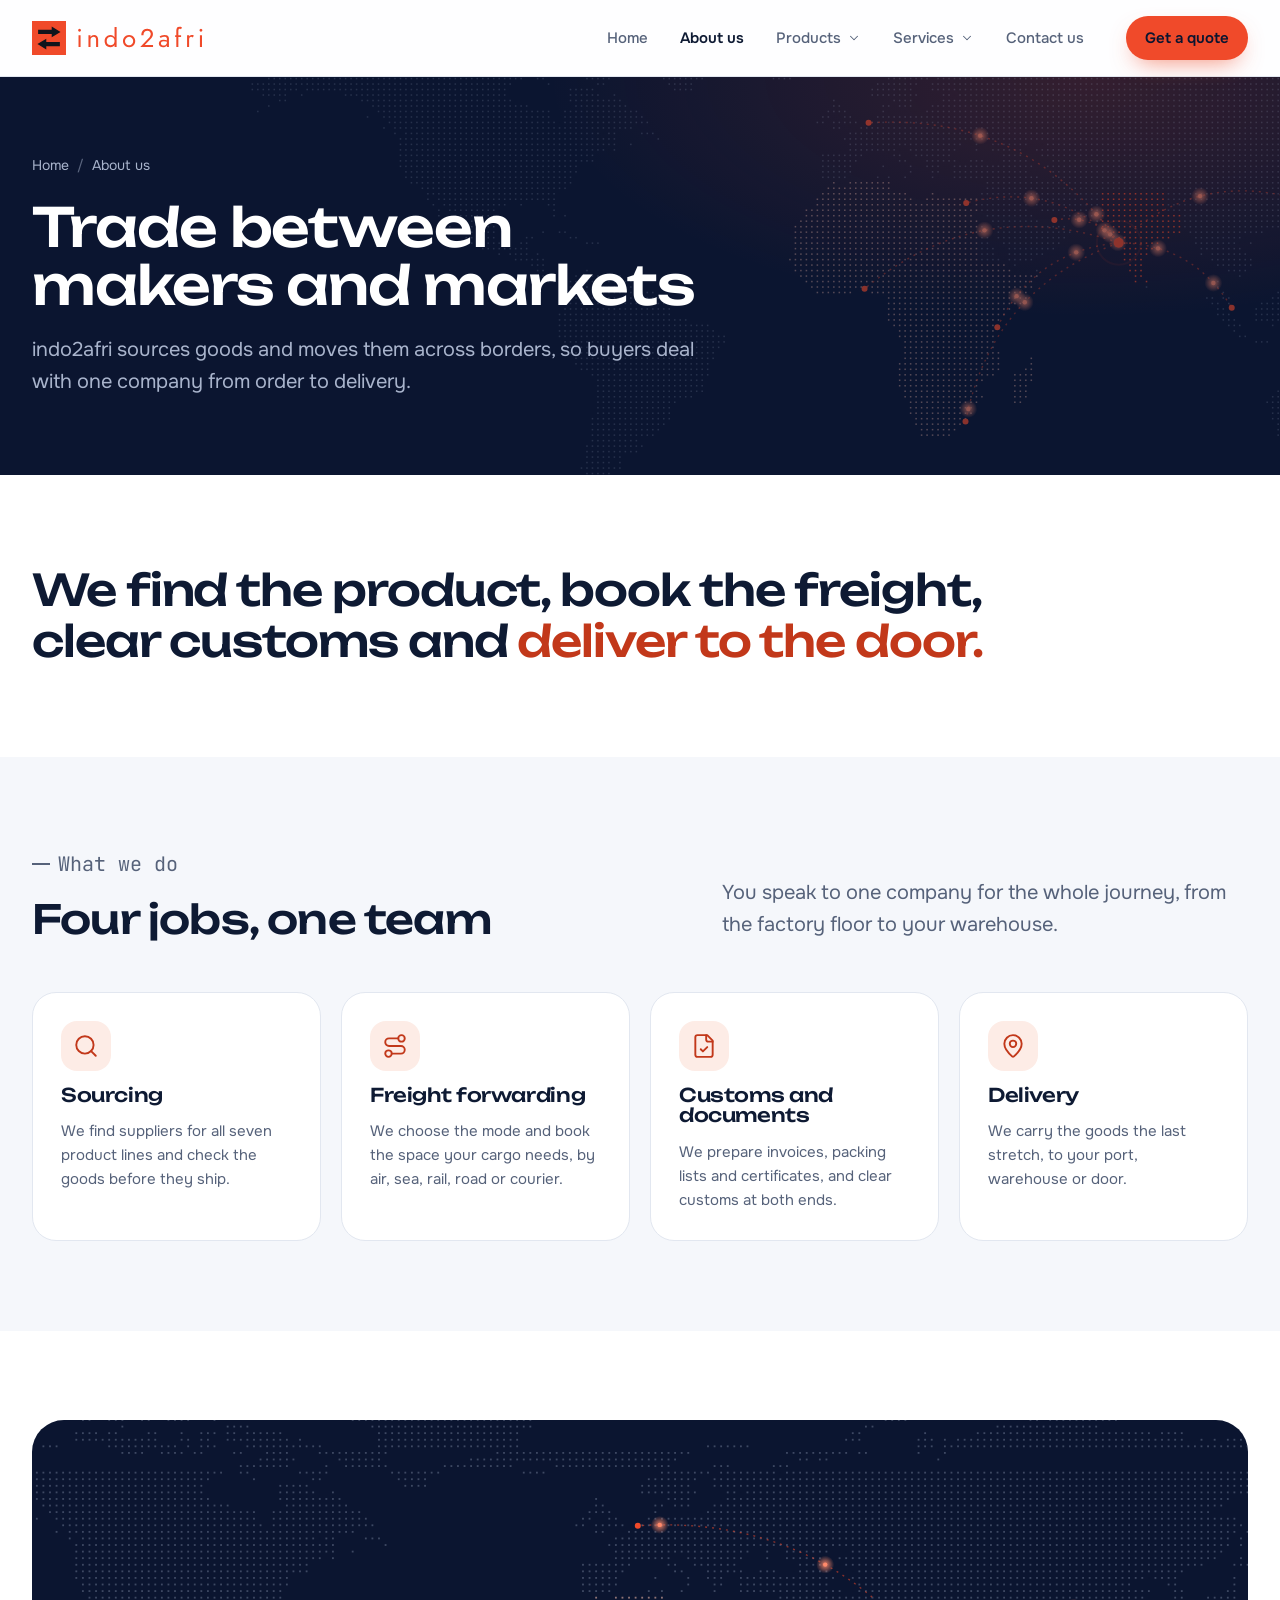
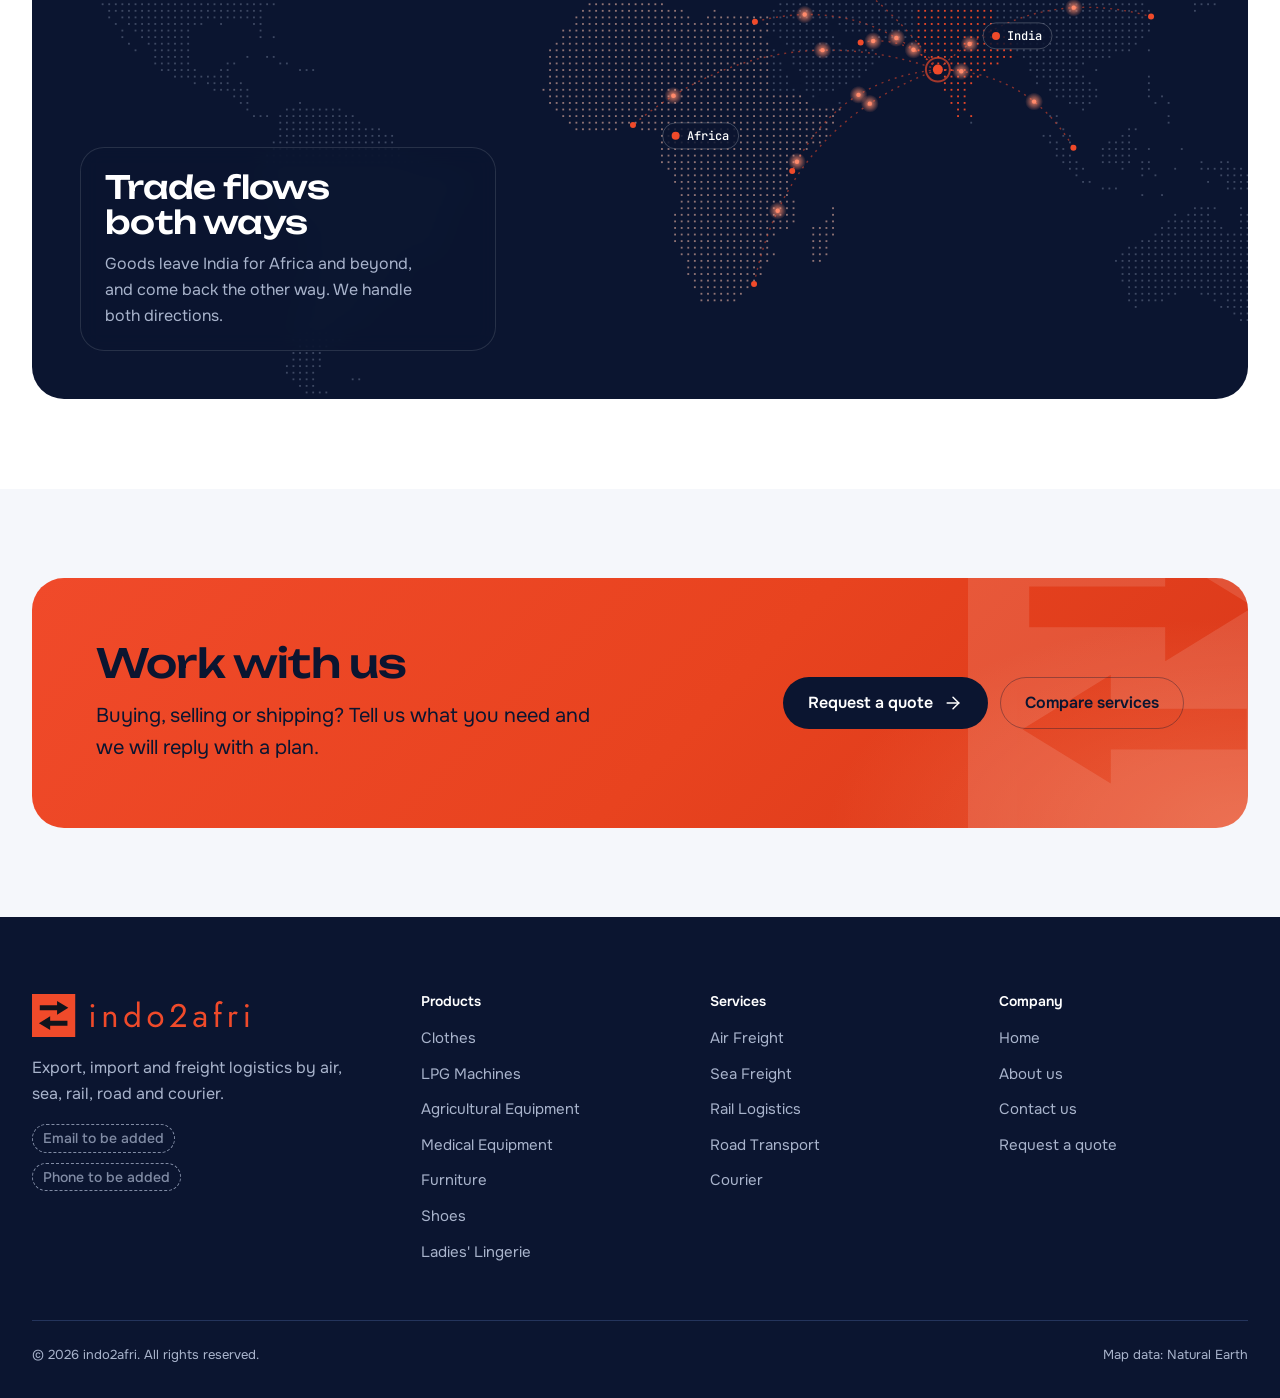
==== commit f474dd55: "Rename to indo2afri and redraw the logo in Jost Wordmark is now lowercase Jost with wide spacing, ma" ====
--- a/about.html
+++ b/about.html
@@ -3,12 +3,12 @@
 <head>
 <meta charset="utf-8">
 <meta name="viewport" content="width=device-width, initial-scale=1, viewport-fit=cover">
-<title>About Us | Indo-Afrik</title>
+<title>About Us | indo2afri</title>
 <meta name="claude:viewport-fit-sides" content="cover">
-<meta name="description" content="Indo-Afrik sources goods and moves them across borders: sourcing, freight forwarding, customs and delivery under one roof.">
+<meta name="description" content="indo2afri sources goods and moves them across borders: sourcing, freight forwarding, customs and delivery under one roof.">
 <meta name="theme-color" content="#0B1530">
-<meta property="og:title" content="About Us | Indo-Afrik">
-<meta property="og:description" content="Indo-Afrik sources goods and moves them across borders: sourcing, freight forwarding, customs and delivery under one roof.">
+<meta property="og:title" content="About Us | indo2afri">
+<meta property="og:description" content="indo2afri sources goods and moves them across borders: sourcing, freight forwarding, customs and delivery under one roof.">
 <meta property="og:image" content="assets/brand/png/logo-stacked-dark.png">
 <link rel="icon" href="favicon.ico" sizes="48x48">
 <link rel="icon" href="assets/brand/icon.svg" type="image/svg+xml">
@@ -23,7 +23,7 @@
 <a class="skip" href="#main">Skip to content</a>
 <header class="site-header">
   <div class="container">
-    <a class="brand" href="index.html" aria-label="Indo-Afrik home"><img src="assets/brand/logo-primary.svg" width="196" height="34" alt="Indo-Afrik"></a>
+    <a class="brand" href="index.html" aria-label="indo2afri home"><img src="assets/brand/logo-primary.svg" width="173" height="34" alt="indo2afri"></a>
     <nav class="nav" aria-label="Main">
       <ul class="nav__list">
         <li class="nav__item"><a class="nav__link" href="index.html">Home</a></li>
@@ -55,7 +55,7 @@
   <div class="container">
     <ol class="crumbs" aria-label="Breadcrumb"><li><a href="index.html">Home</a></li><li aria-current="page">About us</li></ol>
     <h1>Trade between makers and markets</h1>
-    <p>Indo-Afrik sources goods and moves them across borders, so buyers deal with one company from order to delivery.</p>
+    <p>indo2afri sources goods and moves them across borders, so buyers deal with one company from order to delivery.</p>
     
   </div>
 </section>
@@ -96,7 +96,7 @@
   <div class="container">
     <div class="footer__top">
       <div class="footer__brand">
-        <a href="index.html" aria-label="Indo-Afrik home"><img src="assets/brand/logo-light.svg" width="220" height="38" alt="Indo-Afrik"></a>
+        <a href="index.html" aria-label="indo2afri home"><img src="assets/brand/logo-primary.svg" width="220" height="43" alt="indo2afri"></a>
         <p>Export, import and freight logistics by air, sea, rail, road and courier.</p>
         <ul><li><span class="todo">Email to be added</span></li><li><span class="todo">Phone to be added</span></li></ul>
       </div>
@@ -105,7 +105,7 @@
       <div><h2>Company</h2><ul><li><a href="index.html">Home</a></li><li><a href="about.html">About us</a></li><li><a href="contact.html">Contact us</a></li><li><a href="contact.html">Request a quote</a></li></ul></div>
     </div>
     <div class="footer__bottom">
-      <p>&copy; 2026 Indo-Afrik. All rights reserved.</p>
+      <p>&copy; 2026 indo2afri. All rights reserved.</p>
       <p>Map data: Natural Earth</p>
     </div>
   </div>
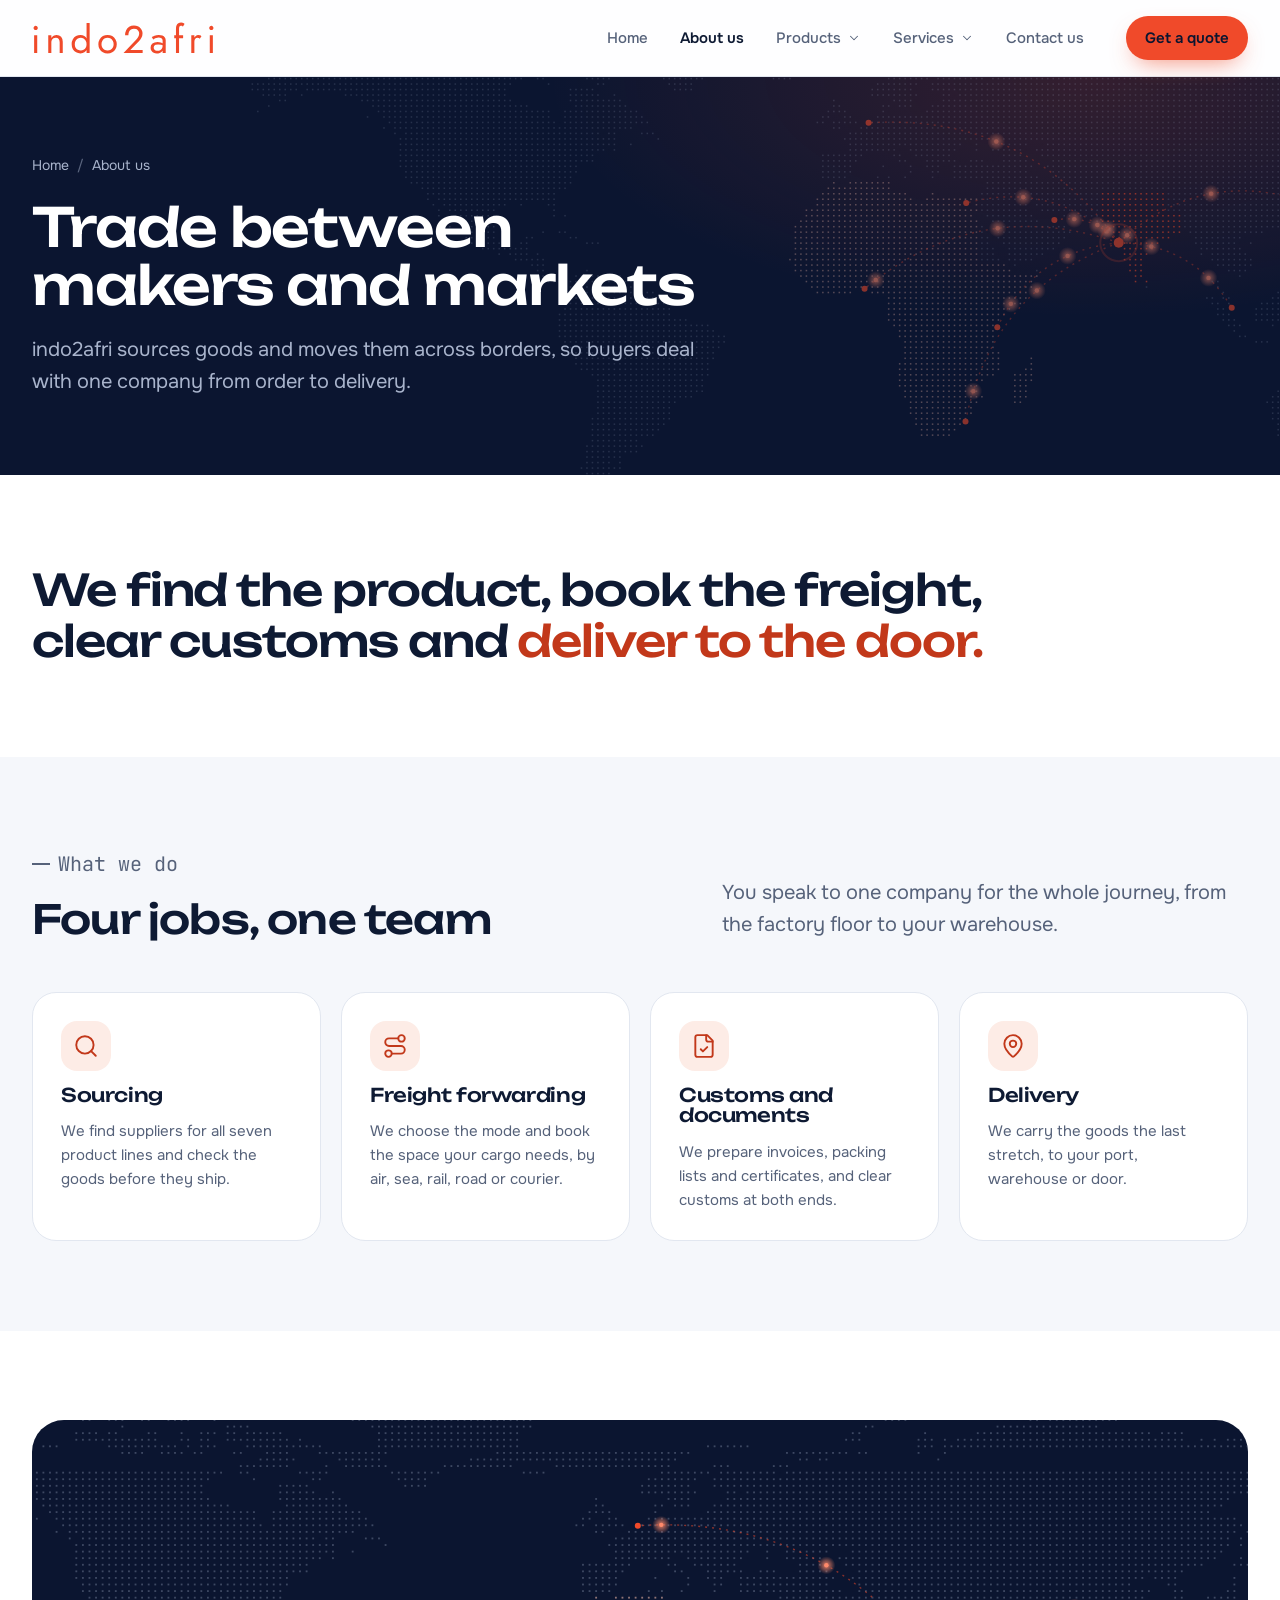
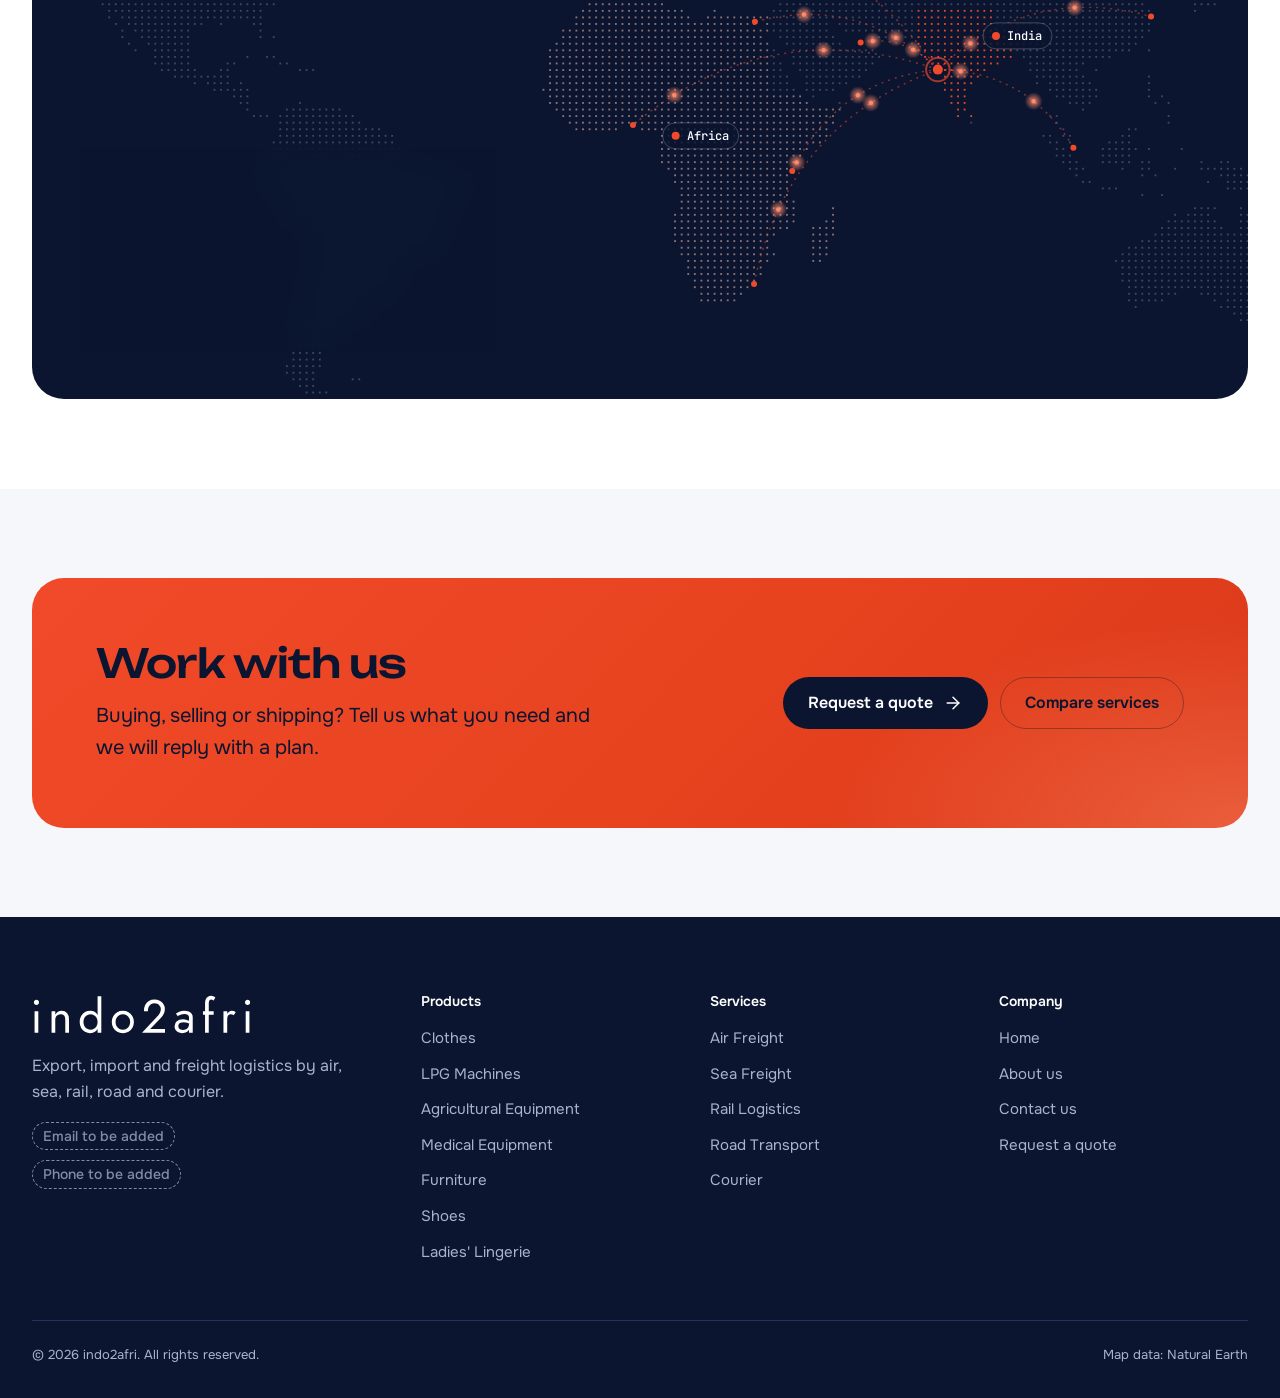
==== commit 322f2e49: "Use the client's indo2afri logos and favicon Header uses the orange wordmark, footer the white one, " ====
--- a/about.html
+++ b/about.html
@@ -9,7 +9,7 @@
 <meta name="theme-color" content="#0B1530">
 <meta property="og:title" content="About Us | indo2afri">
 <meta property="og:description" content="indo2afri sources goods and moves them across borders: sourcing, freight forwarding, customs and delivery under one roof.">
-<meta property="og:image" content="assets/brand/png/logo-stacked-dark.png">
+<meta property="og:image" content="assets/brand/png/icon-512.png">
 <link rel="icon" href="favicon.ico" sizes="48x48">
 <link rel="icon" href="assets/brand/icon.svg" type="image/svg+xml">
 <link rel="apple-touch-icon" href="assets/brand/png/apple-touch-icon.png">
@@ -23,7 +23,7 @@
 <a class="skip" href="#main">Skip to content</a>
 <header class="site-header">
   <div class="container">
-    <a class="brand" href="index.html" aria-label="indo2afri home"><img src="assets/brand/logo-primary.svg" width="173" height="34" alt="indo2afri"></a>
+    <a class="brand" href="index.html" aria-label="indo2afri home"><img src="assets/brand/logo-primary.svg" width="183" height="34" alt="indo2afri"></a>
     <nav class="nav" aria-label="Main">
       <ul class="nav__list">
         <li class="nav__item"><a class="nav__link" href="index.html">Home</a></li>
@@ -85,7 +85,6 @@
 <section class="section">
   <div class="container">
     <div class="cta">
-      <img class="cta__mark" src="assets/brand/mark-mono-white.svg" width="100" height="100" alt="">
       <div><h2>Work with us</h2><p>Buying, selling or shipping? Tell us what you need and we will reply with a plan.</p></div>
       <div class="actions"><a class="btn btn--dark" href="contact.html">Request a quote<svg class="i" viewBox="0 0 24 24" aria-hidden="true"><path d="M5 12h14" /><path d="m12 5 7 7-7 7" /></svg></a><a class="btn btn--line" href="services.html">Compare services</a></div>
     </div>
@@ -96,7 +95,7 @@
   <div class="container">
     <div class="footer__top">
       <div class="footer__brand">
-        <a href="index.html" aria-label="indo2afri home"><img src="assets/brand/logo-primary.svg" width="220" height="43" alt="indo2afri"></a>
+        <a href="index.html" aria-label="indo2afri home"><img src="assets/brand/logo-white.svg" width="200" height="37" alt="indo2afri"></a>
         <p>Export, import and freight logistics by air, sea, rail, road and courier.</p>
         <ul><li><span class="todo">Email to be added</span></li><li><span class="todo">Phone to be added</span></li></ul>
       </div>
--- a/assets/css/style.css
+++ b/assets/css/style.css
@@ -257,7 +257,6 @@
 .cta .btn--dark:hover { background: var(--navy-2); }
 .cta .btn--line { border-color: rgb(11 21 48 / 0.35); color: var(--navy); }
 .cta .btn--line:hover { border-color: var(--navy); background: rgb(255 255 255 / 0.15); }
-.cta__mark { position: absolute; right: -60px; top: -80px; z-index: -1; width: 340px; opacity: 0.12; }
 @media (max-width: 52rem) { .cta { grid-template-columns: minmax(0, 1fr); } .cta .actions { justify-content: flex-start; } }
 
 /* ---------- inner page hero ---------- */
